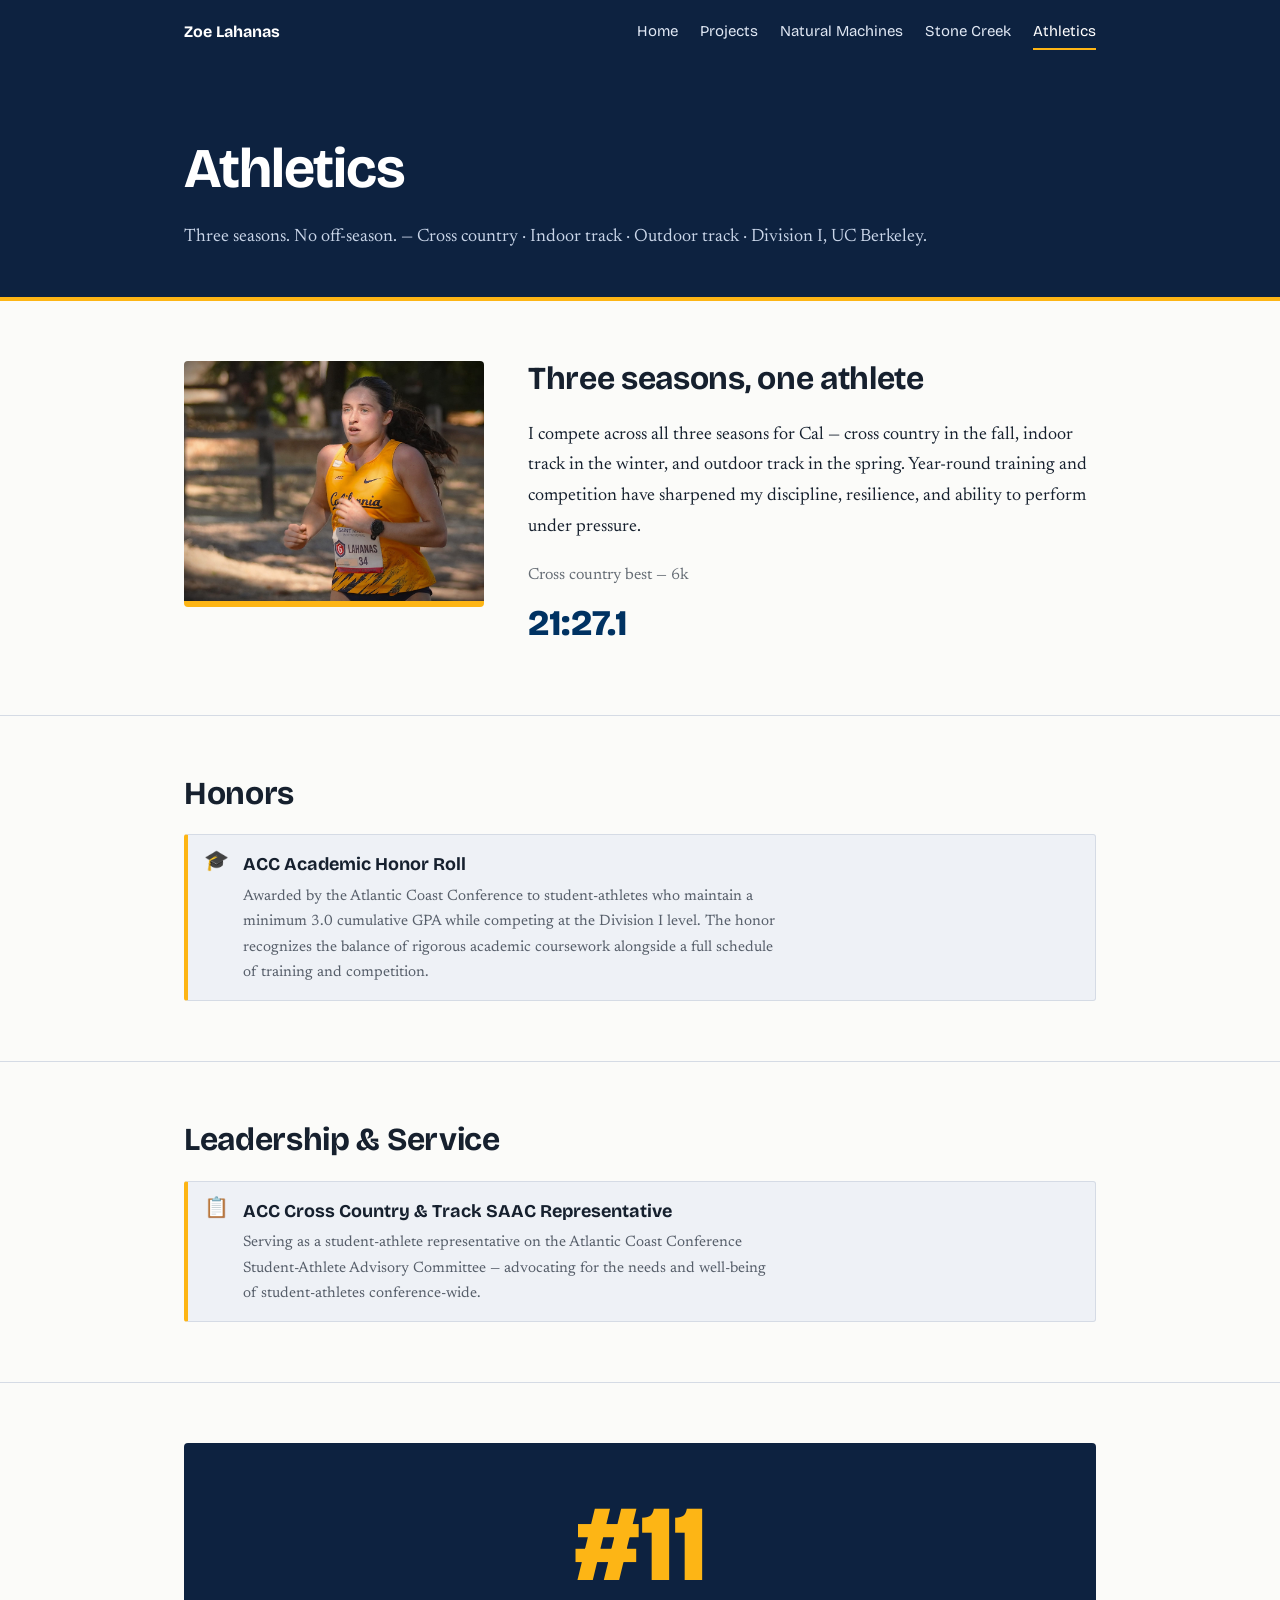
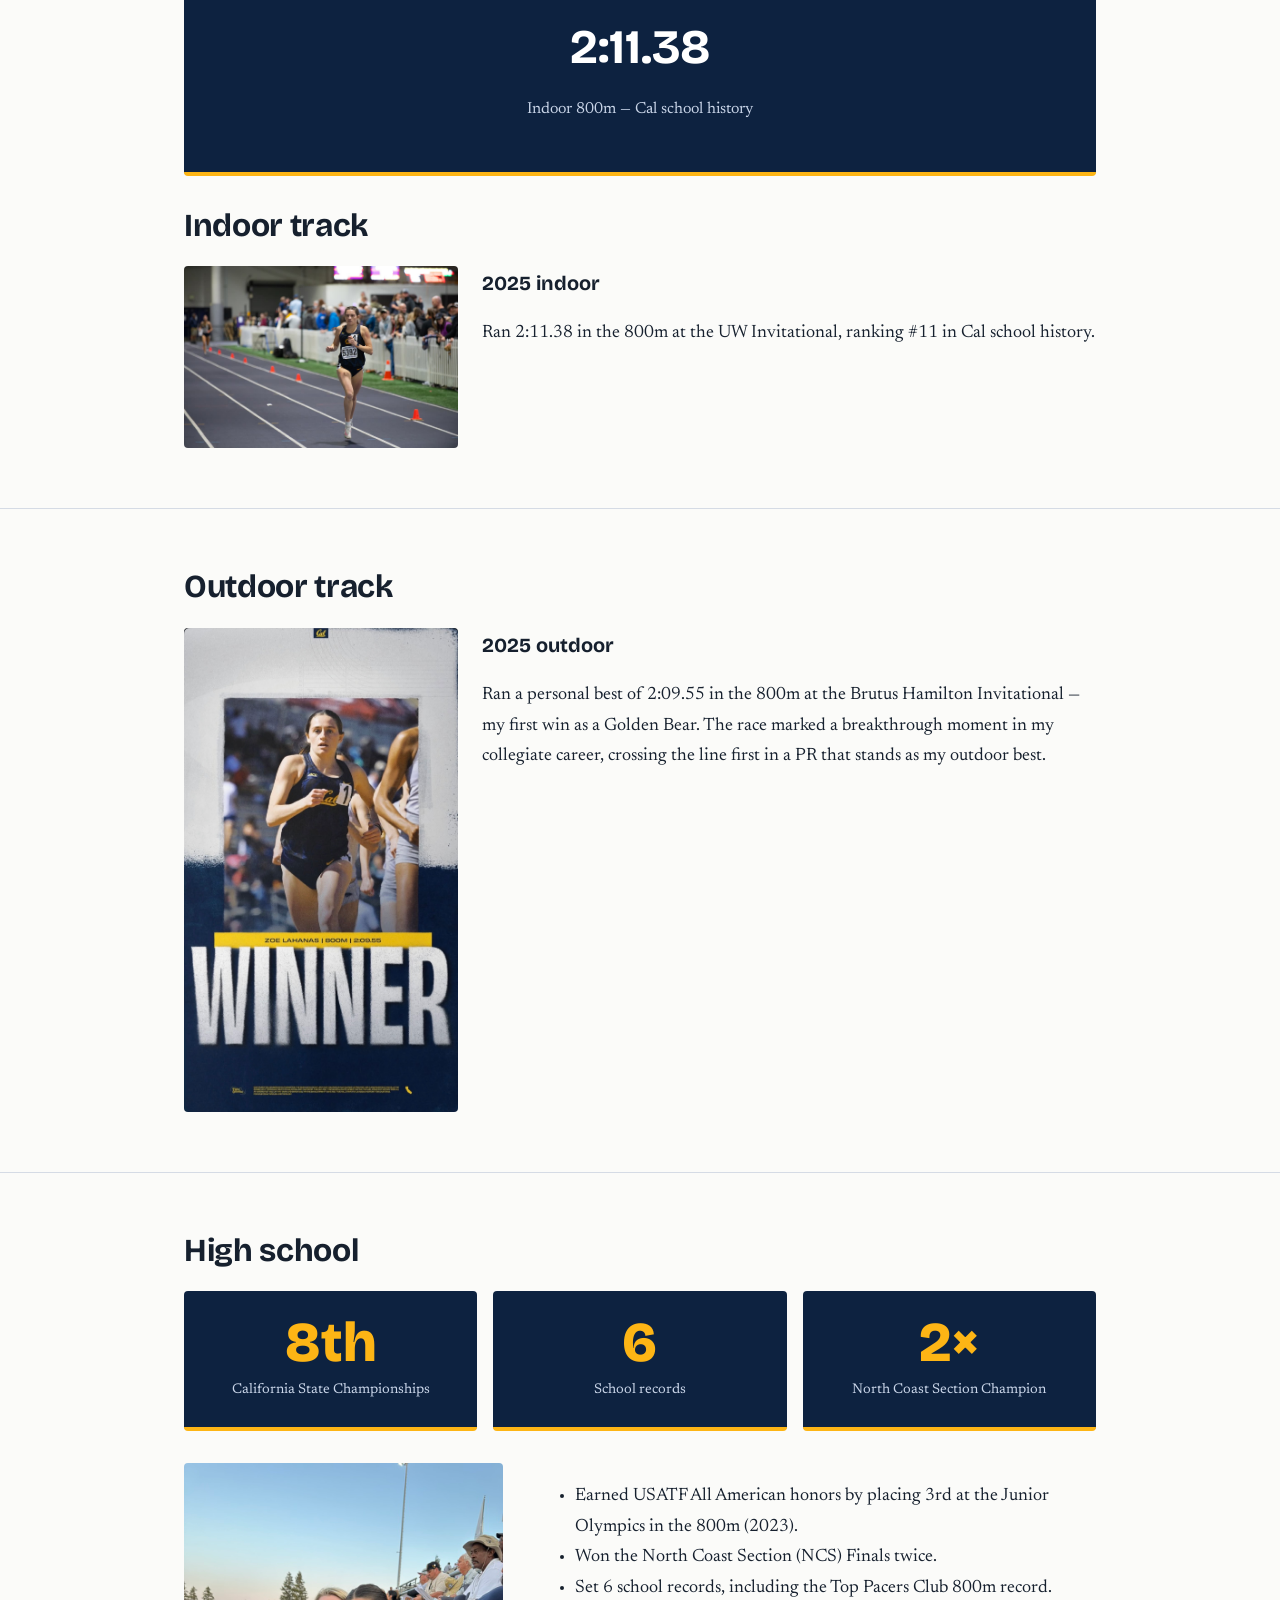
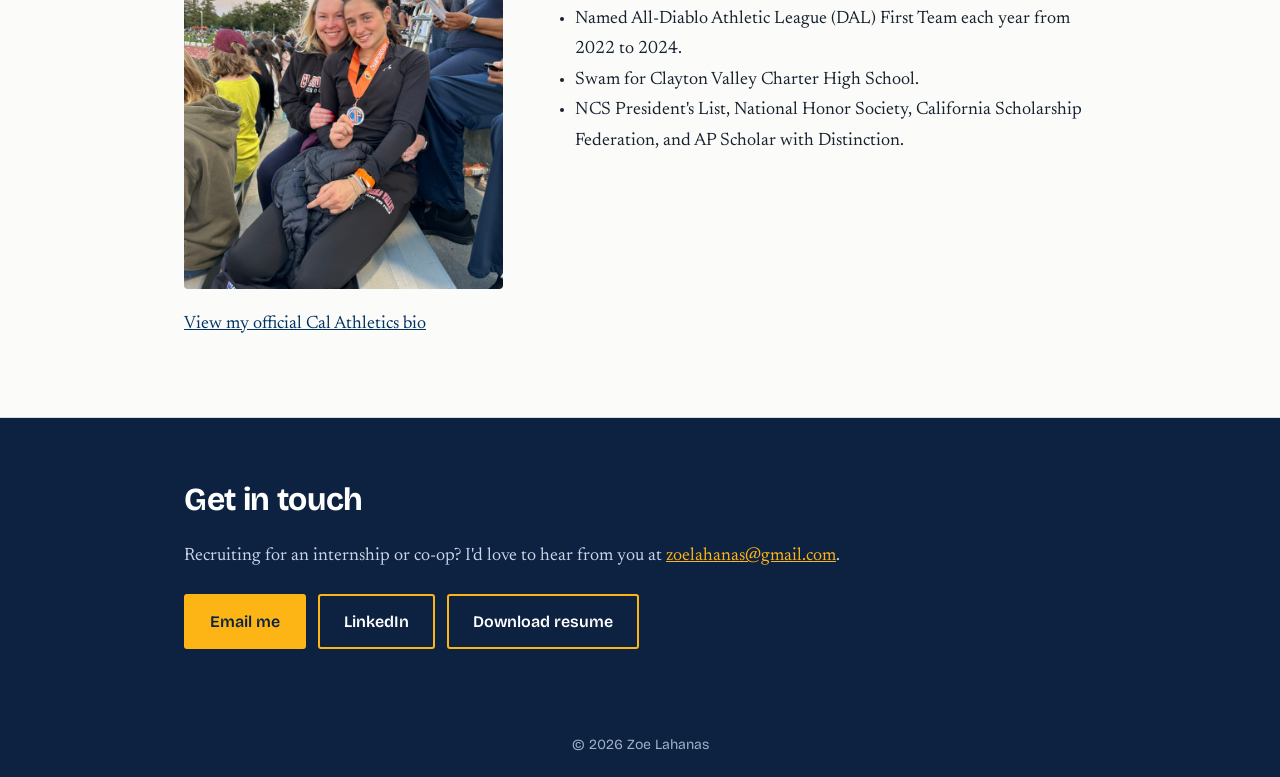
==== athletics.html @ a50678d0 "Update school records to 6, capitalize NCS Champion Co-Authored-By: Claude Sonnet 4.6 <noreply@anthr" ====
<!DOCTYPE html>
<html lang="en"><head><meta charset="utf-8"><meta name="viewport" content="width=device-width,initial-scale=1">
<title>Athletics | Zoe Lahanas</title><meta name="description" content="Zoe Lahanas: Mechanical Engineering undergraduate and Division I student-athlete at UC Berkeley, Class of 2028.">
<link rel="preconnect" href="https://fonts.googleapis.com"><link rel="preconnect" href="https://fonts.gstatic.com" crossorigin><link href="https://fonts.googleapis.com/css2?family=Bricolage+Grotesque:opsz,wght@12..96,500;12..96,700;12..96,800&family=Newsreader:ital,opsz,wght@0,6..72,400;0,6..72,600;1,6..72,400&display=swap" rel="stylesheet"><link rel="stylesheet" href="style.css"></head><body>
<header class="site"><nav aria-label="Main"><a class="brand" href="index.html">Zoe Lahanas</a><a href="index.html">Home</a><a href="projects.html">Projects</a><a href="natural-machines.html">Natural Machines</a><a href="stone-creek.html">Stone Creek</a><a href="athletics.html" aria-current="page">Athletics</a></nav></header>
<div class="page-head"><div class="wrap"><h1>Athletics</h1><p>Three seasons. No off-season. — Cross country · Indoor track · Outdoor track · Division I, UC Berkeley.</p></div></div><section><div class="wrap"><div class="about">
<img src="assets/zoe-xc-racing.jpg" alt="Zoe Lahanas competing in Cal cross country uniform at the Saint Mary's Invitational">
<div>
<h2>Three seasons, one athlete</h2>
<p>I compete across all three seasons for Cal — cross country in the fall, indoor track in the winter, and outdoor track in the spring. Year-round training and competition have sharpened my discipline, resilience, and ability to perform under pressure.</p>
<p class="meta" style="margin-top:20px;margin-bottom:4px">Cross country best &mdash; 6k</p>
<p style="font-size:36px;font-weight:800;font-family:'Bricolage Grotesque','Helvetica Neue',Arial,sans-serif;margin:0;color:var(--blue)">21:27.1</p>
</div>
</div></div></section>
<section><div class="wrap"><h2>Honors</h2>
<div class="award-cards">
  <div class="award-card"><span class="award-icon">🎓</span><div><strong>ACC Academic Honor Roll</strong><p>Awarded by the Atlantic Coast Conference to student-athletes who maintain a minimum 3.0 cumulative GPA while competing at the Division I level. The honor recognizes the balance of rigorous academic coursework alongside a full schedule of training and competition.</p></div></div>
</div></div></section>
<section><div class="wrap"><h2>Leadership &amp; Service</h2>
<div class="award-cards">
  <div class="award-card"><span class="award-icon">📋</span><div><strong>ACC Cross Country &amp; Track SAAC Representative</strong><p>Serving as a student-athlete representative on the Atlantic Coast Conference Student-Athlete Advisory Committee — advocating for the needs and well-being of student-athletes conference-wide.</p></div></div>
</div></div></section>
<section><div class="wrap">
<div class="record-hero">
  <span class="record-num">#11</span>
  <span class="record-time">2:11.38</span>
  <span class="record-label">Indoor 800m — Cal school history</span>
</div>
<h2>Indoor track</h2>
<div class="entry-row">
<img src="assets/zoe-indoor-track.jpg" alt="Zoe Lahanas racing indoors at the Washington Dempsey Indoor" class="entry-video">
<div><h3>2025 indoor</h3><p>Ran 2:11.38 in the 800m at the UW Invitational, ranking #11 in Cal school history.</p></div>
</div>
</div></section>
<section><div class="wrap"><h2>Outdoor track</h2>
<div class="entry-row">
<img src="assets/zoe-outdoor-winner.jpg" alt="Cal Athletics winner graphic — Zoe Lahanas, 800m, 2:09.55" class="entry-video">
<div><h3>2025 outdoor</h3><p>Ran a personal best of 2:09.55 in the 800m at the Brutus Hamilton Invitational — my first win as a Golden Bear. The race marked a breakthrough moment in my collegiate career, crossing the line first in a PR that stands as my outdoor best.</p></div>
</div>
</div></section>
<section><div class="wrap"><h2>High school</h2>
<div class="stat-boxes">
  <div class="stat-box"><span class="stat-num">8th</span><span class="stat-label">California State Championships</span></div>
  <div class="stat-box"><span class="stat-num">6</span><span class="stat-label">School records</span></div>
  <div class="stat-box"><span class="stat-num">2×</span><span class="stat-label">North Coast Section Champion</span></div>
</div>
<div class="hs-row">
<img src="assets/hs-state-championships.jpg" alt="Zoe Lahanas at the CIF State Championships with her medal">
<ul>
<li>Earned USATF All American honors by placing 3rd at the Junior Olympics in the 800m (2023).</li>
<li>Won the North Coast Section (NCS) Finals twice.</li>
<li>Set 6 school records, including the Top Pacers Club 800m record.</li>
<li>Named All-Diablo Athletic League (DAL) First Team each year from 2022 to 2024.</li>
<li>Swam for Clayton Valley Charter High School.</li>
<li>NCS President's List, National Honor Society, California Scholarship Federation, and AP Scholar with Distinction.</li></ul>
</div>
<p style="margin-top:20px"><a href="https://calbears.com/sports/cross-country/roster/zoe-lahanas/28080" target="_blank" rel="noopener">View my official Cal Athletics bio</a></p></div></section>
<section class="contact" id="contact"><div class="wrap"><h2>Get in touch</h2>
<p>Recruiting for an internship or co-op? I'd love to hear from you at <a href="mailto:zoelahanas@gmail.com">zoelahanas@gmail.com</a>.</p>
<div class="btns"><a class="btn primary" href="mailto:zoelahanas@gmail.com">Email me</a>
<a class="btn" href="https://www.linkedin.com/in/zoe-lahanas" target="_blank" rel="noopener">LinkedIn</a>
<a class="btn" href="assets/Zoe_Lahanas_Resume.pdf" download>Download resume</a></div></div></section><footer>&copy; 2026 Zoe Lahanas</footer></body></html>
---- style.css ----
:root{--navy:#0d2240;--blue:#003262;--gold:#fdb515;--ink:#16202e;--mist:#eef1f6;--paper:#fbfbf9;--line:#d5dbe5}
@media (prefers-color-scheme:dark){:root{--ink:#e8ecf3;--paper:#0b1626;--mist:#12233a;--line:#26374f;--blue:#9cc3f0}}
*{box-sizing:border-box}html{scroll-behavior:smooth}
body{margin:0;background:var(--paper);color:var(--ink);font:18px/1.7 'Newsreader',Georgia,serif}
h1,h2,h3,nav,.btn,.tag,th{font-family:'Bricolage Grotesque','Helvetica Neue',Arial,sans-serif}
a{color:var(--blue)}a:focus-visible,.btn:focus-visible{outline:3px solid var(--gold);outline-offset:3px}
.wrap{max-width:960px;margin:0 auto;padding:0 24px}
header.site{background:var(--navy);position:sticky;top:0;z-index:5}
nav{display:flex;flex-wrap:wrap;gap:4px 22px;padding:14px 24px;max-width:960px;margin:0 auto;align-items:center}
nav a{color:#dfe7f3;text-decoration:none;font-size:15px;padding:4px 0;border-bottom:2px solid transparent}
nav a:hover,nav a[aria-current]{border-color:var(--gold);color:#fff}
nav .brand{font-weight:700;color:#fff;margin-right:auto;font-size:16px}
.hero{background:var(--navy);color:#fff;padding:84px 0 72px;position:relative;overflow:hidden}
.hero::before{content:"";position:absolute;inset:0;background:repeating-linear-gradient(180deg,transparent 0 46px,rgba(253,181,21,.16) 46px 48px);-webkit-mask:linear-gradient(90deg,transparent,#000 70%);mask:linear-gradient(90deg,transparent,#000 70%)}
.hero .wrap{position:relative}
.hero h1{font-size:clamp(44px,9vw,92px);line-height:1;margin:0 0 18px;letter-spacing:-.03em;font-weight:800}
.hero p{font-size:clamp(19px,2.6vw,25px);margin:0;max-width:640px;color:#dfe7f3}
.hero p strong{color:var(--gold);font-weight:600}
.page-head{background:var(--navy);color:#fff;padding:56px 0 44px;border-bottom:4px solid var(--gold)}
.page-head h1{margin:0 0 6px;font-size:clamp(34px,6vw,56px);letter-spacing:-.02em}
.page-head p{margin:0;color:#c9d5e8}
section{padding:60px 0}section+section{border-top:1px solid var(--line)}
h2{font-size:32px;line-height:1.15;margin:0 0 22px;letter-spacing:-.01em}
h3{font-size:20px;margin:0 0 4px}
.about{display:grid;grid-template-columns:300px 1fr;gap:44px;align-items:start}
.about img{width:100%;height:auto;border-radius:4px;display:block;border-bottom:6px solid var(--gold)}
.about p{margin:0 0 1em;max-width:62ch}
.skills{display:grid;grid-template-columns:repeat(auto-fit,minmax(260px,1fr));gap:30px}
.skills h3{border-bottom:2px solid var(--gold);padding-bottom:6px;margin-bottom:10px;display:inline-block}
ul.plain{list-style:none;margin:0;padding:0}ul.plain li{padding:3px 0}
.tags{display:flex;flex-wrap:wrap;gap:8px;margin:0;padding:0;list-style:none}
.tag{background:var(--mist);border:1px solid var(--line);border-radius:99px;padding:3px 14px;font-size:15px}
.entry{padding:26px 0;border-top:1px solid var(--line)}.entry:first-of-type{border-top:0;padding-top:0}
.entry-row{display:flex;gap:24px;align-items:start}
.entry-video{width:30%;min-width:140px;border-radius:4px;flex-shrink:0}
.blue-text{color:var(--blue)}
@media(max-width:720px){.entry-row{flex-direction:column}.entry-video{width:100%}}
.meta{color:color-mix(in srgb,var(--ink) 65%,transparent);font-size:16px;margin:0 0 10px}
.entry ul{margin:8px 0;padding-left:1.2em;max-width:68ch}
.record-hero{background:var(--navy);color:#fff;text-align:center;padding:48px 24px;border-radius:4px;margin-bottom:32px;border-bottom:4px solid var(--gold)}
.record-num{display:block;font-family:'Bricolage Grotesque','Helvetica Neue',Arial,sans-serif;font-size:clamp(64px,12vw,108px);font-weight:800;color:var(--gold);line-height:1}
.record-time{display:block;font-family:'Bricolage Grotesque','Helvetica Neue',Arial,sans-serif;font-size:clamp(28px,5vw,48px);font-weight:700;color:#fff;margin-top:8px}
.record-label{display:block;font-size:16px;color:#c9d5e8;margin-top:8px}
.award-cards{display:flex;flex-direction:column;gap:10px;margin-top:12px}
.award-card{display:flex;gap:14px;align-items:start;background:var(--mist);border:1px solid var(--line);border-left:4px solid var(--gold);padding:14px 16px;border-radius:3px}
.award-icon{font-size:20px;flex-shrink:0;line-height:1.3}
.award-card strong{font-family:'Bricolage Grotesque','Helvetica Neue',Arial,sans-serif;display:block;margin-bottom:2px}
.award-card p{margin:4px 0 0;font-size:15px;color:color-mix(in srgb,var(--ink) 70%,transparent);max-width:60ch}
.stat-boxes{display:grid;grid-template-columns:repeat(3,1fr);gap:16px;margin-bottom:32px}
.stat-box{background:var(--navy);color:#fff;padding:24px 16px;text-align:center;border-radius:4px;border-bottom:4px solid var(--gold)}
.stat-num{display:block;font-family:'Bricolage Grotesque','Helvetica Neue',Arial,sans-serif;font-size:clamp(36px,5vw,56px);font-weight:800;color:var(--gold);line-height:1}
.stat-label{display:block;font-size:14px;margin-top:8px;color:#c9d5e8}
.hs-row{display:flex;gap:32px;align-items:start}
.hs-row img{width:35%;min-width:160px;border-radius:4px;flex-shrink:0;object-fit:cover}
@media(max-width:720px){.stat-boxes{grid-template-columns:1fr 1fr}.hs-row{flex-direction:column}.hs-row img{width:100%}}
.photo-grid{display:grid;grid-template-columns:1.4fr 1fr;grid-template-rows:1fr 1fr;gap:10px;margin-top:24px;height:440px}
.photo-grid video{grid-row:1/3;width:100%;height:100%;object-fit:cover;border-radius:6px;display:block}
.photo-grid img{width:100%;height:100%;object-fit:cover;border-radius:6px;display:block}
.photo-grid img:first-of-type{border-radius:6px 6px 0 0}
@media(max-width:600px){.photo-grid{grid-template-columns:1fr;grid-template-rows:auto;height:auto}.photo-grid video{grid-row:auto;height:280px}.photo-grid img{height:200px}}
.soon{background:var(--mist);border-left:4px solid var(--gold);padding:12px 16px;margin:14px 0 0;font-size:16px;max-width:68ch}
.cards{display:grid;grid-template-columns:repeat(auto-fit,minmax(280px,1fr));gap:20px}
.card{display:block;border:1px solid var(--line);border-top:4px solid var(--gold);padding:20px 22px;text-decoration:none;color:inherit;background:var(--mist)}
.card:hover{border-top-color:var(--blue)}.card p{margin:6px 0 0;font-size:16px}
table{border-collapse:collapse;width:100%;max-width:560px}
th,td{text-align:left;padding:9px 12px;border-bottom:1px solid var(--line)}th{font-size:15px}
td:last-child{font-variant-numeric:tabular-nums;font-weight:600}
.cols{display:grid;grid-template-columns:repeat(auto-fit,minmax(300px,1fr));gap:40px}
.contact{background:var(--navy);color:#fff;padding:64px 0}
.contact h2{color:#fff}.contact p{color:#c9d5e8;margin:0 0 22px}.contact a:not(.btn){color:var(--gold)}
.btns{display:flex;flex-wrap:wrap;gap:12px}
.btn{display:inline-block;padding:12px 24px;font-weight:600;font-size:16px;text-decoration:none;border:2px solid var(--gold);color:#fff;border-radius:3px}
.btn.primary{background:var(--gold);color:var(--navy)}.btn.blue{background:var(--blue);border-color:var(--blue);color:#fff}.btn:hover{background:#fff;border-color:#fff;color:var(--navy)}
footer{padding:20px 0;font-size:14px;text-align:center;background:var(--navy);color:#9fb0c9;font-family:'Bricolage Grotesque',sans-serif}
@media(max-width:720px){.about{grid-template-columns:1fr}.about img{max-width:280px}section{padding:44px 0}}
@media(prefers-reduced-motion:reduce){html{scroll-behavior:auto}}
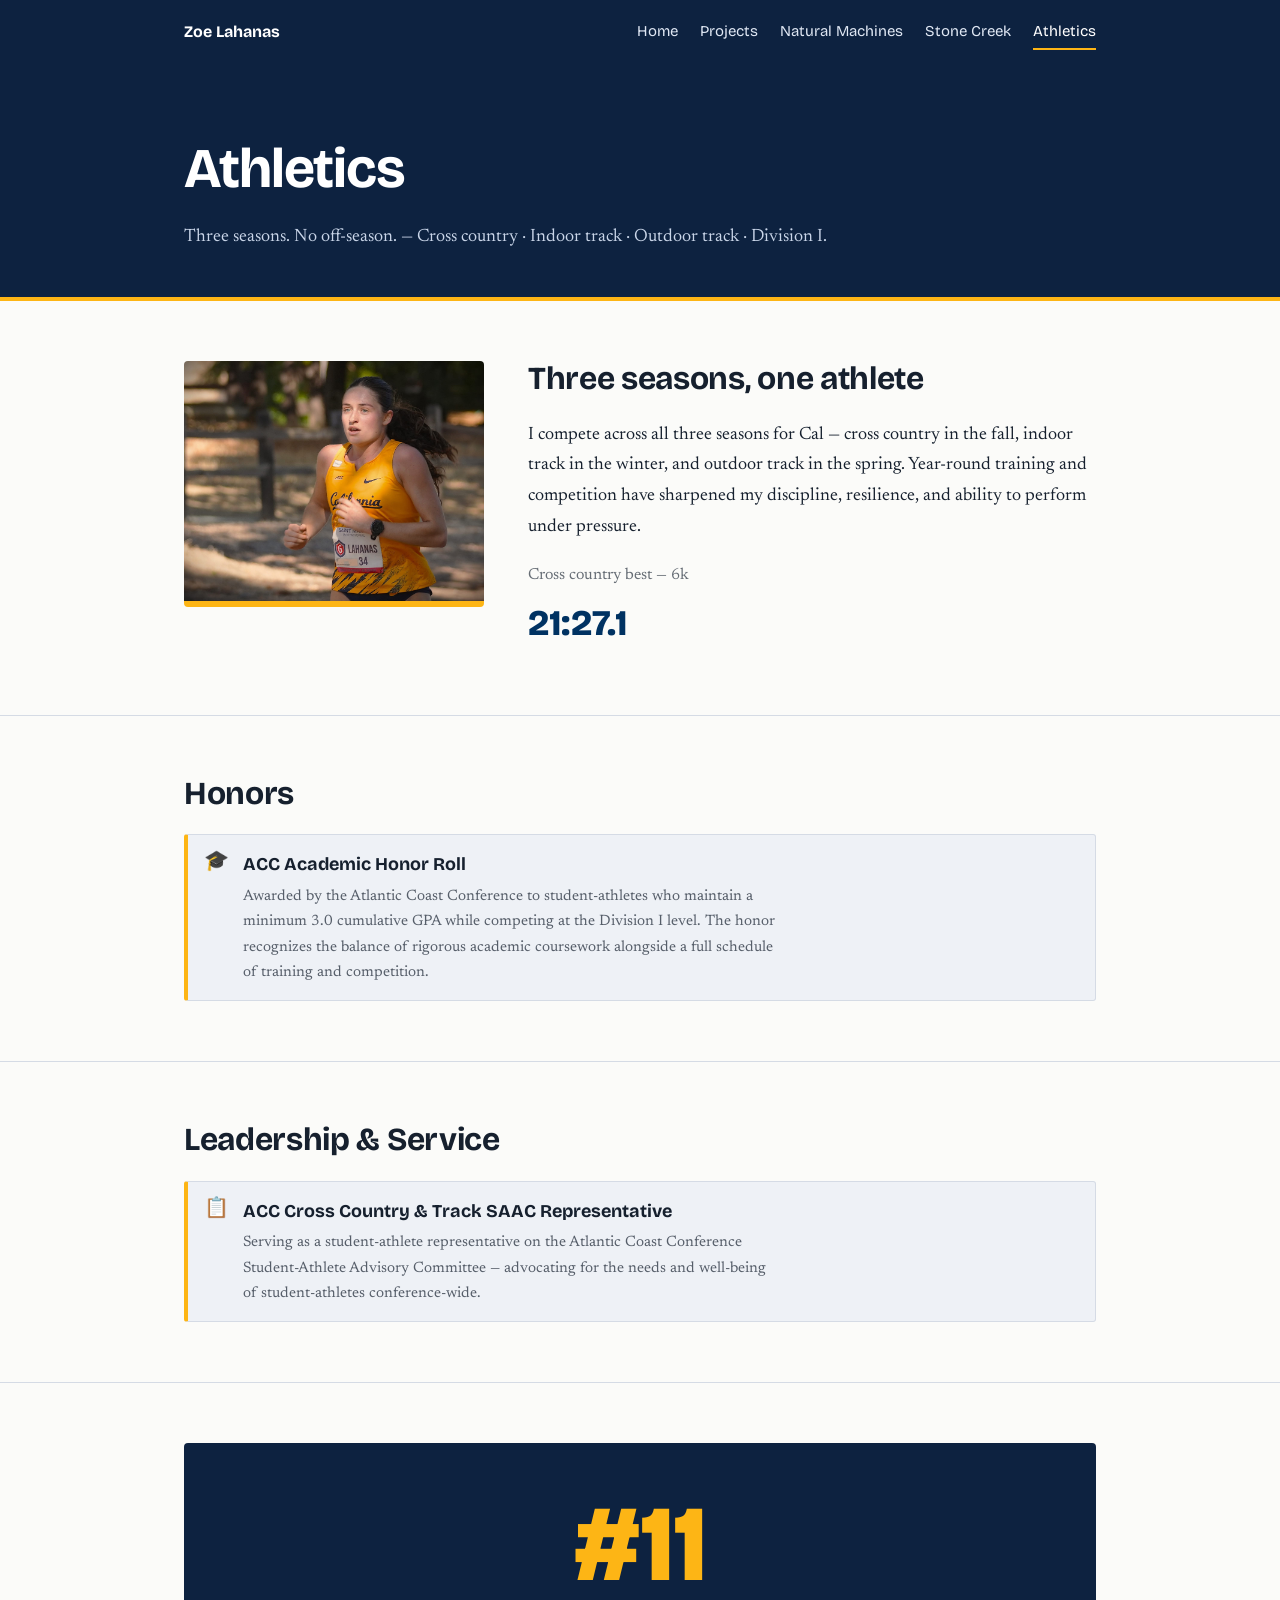
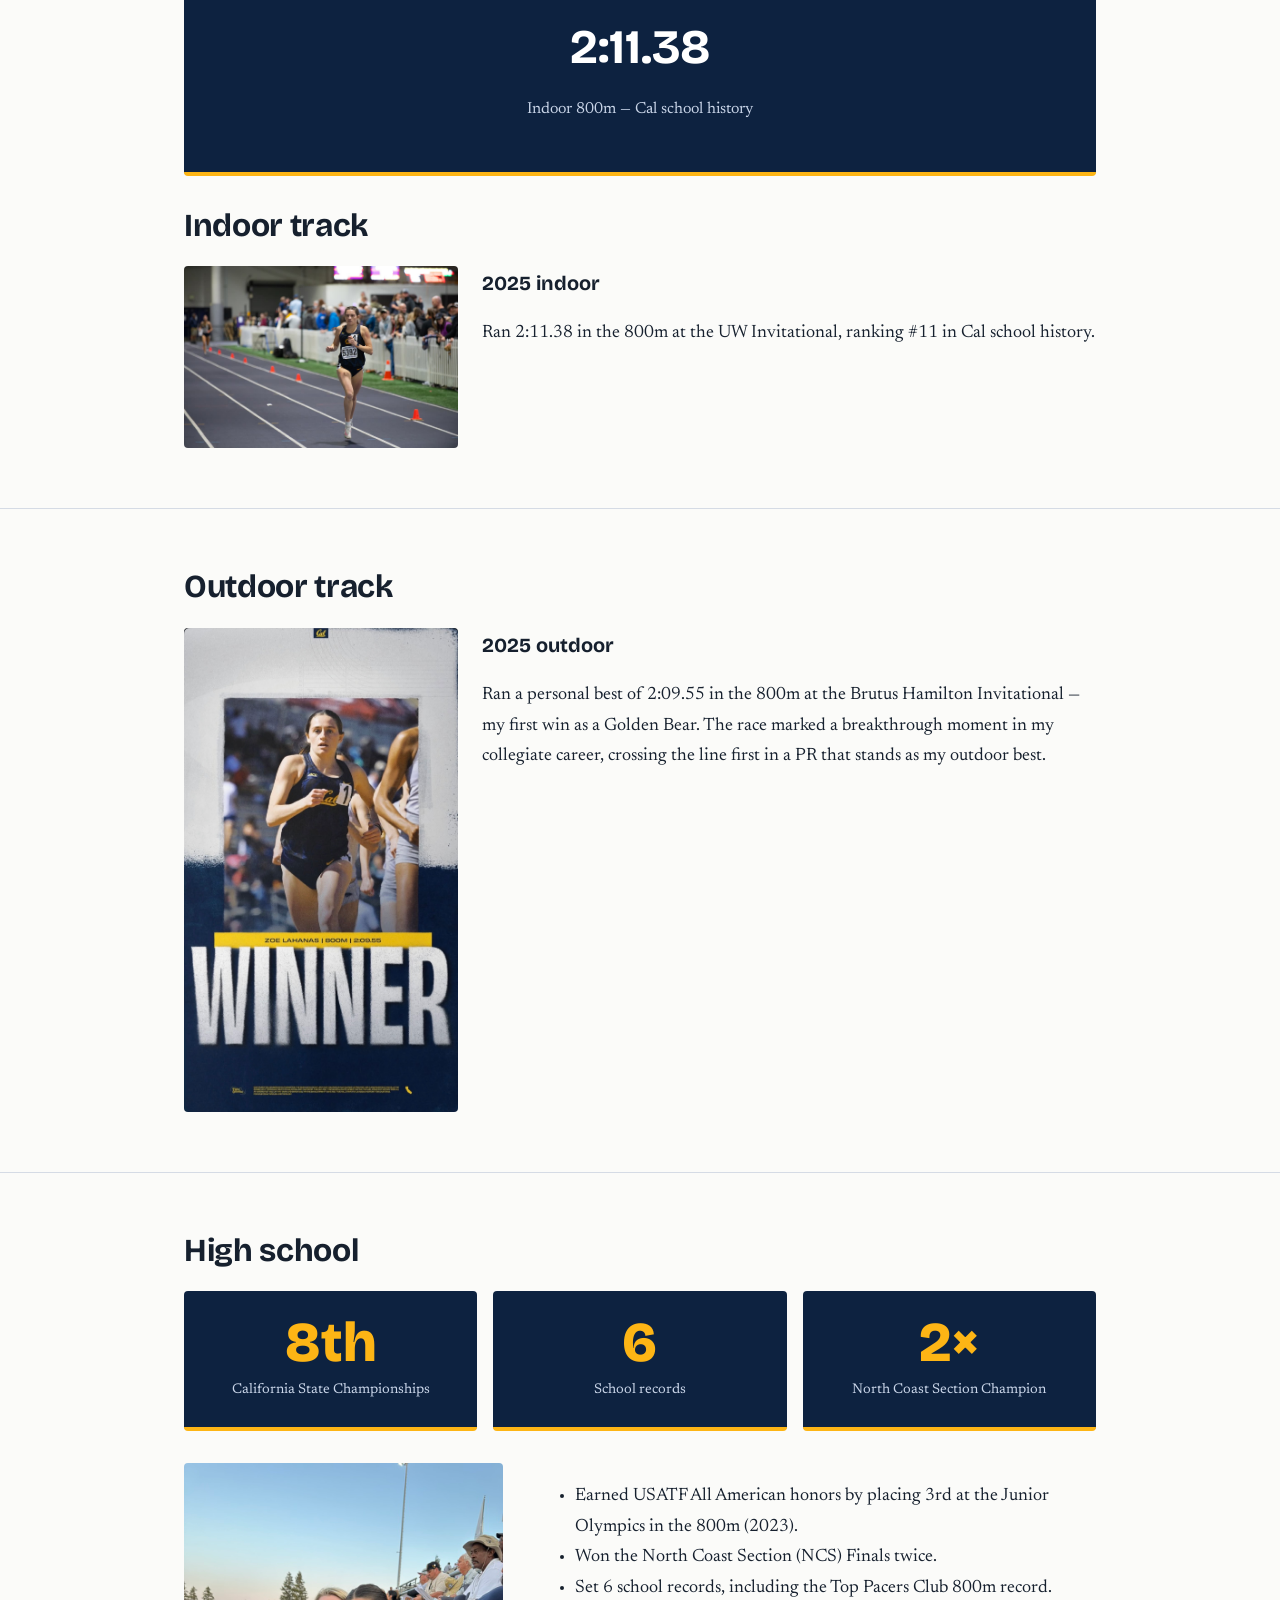
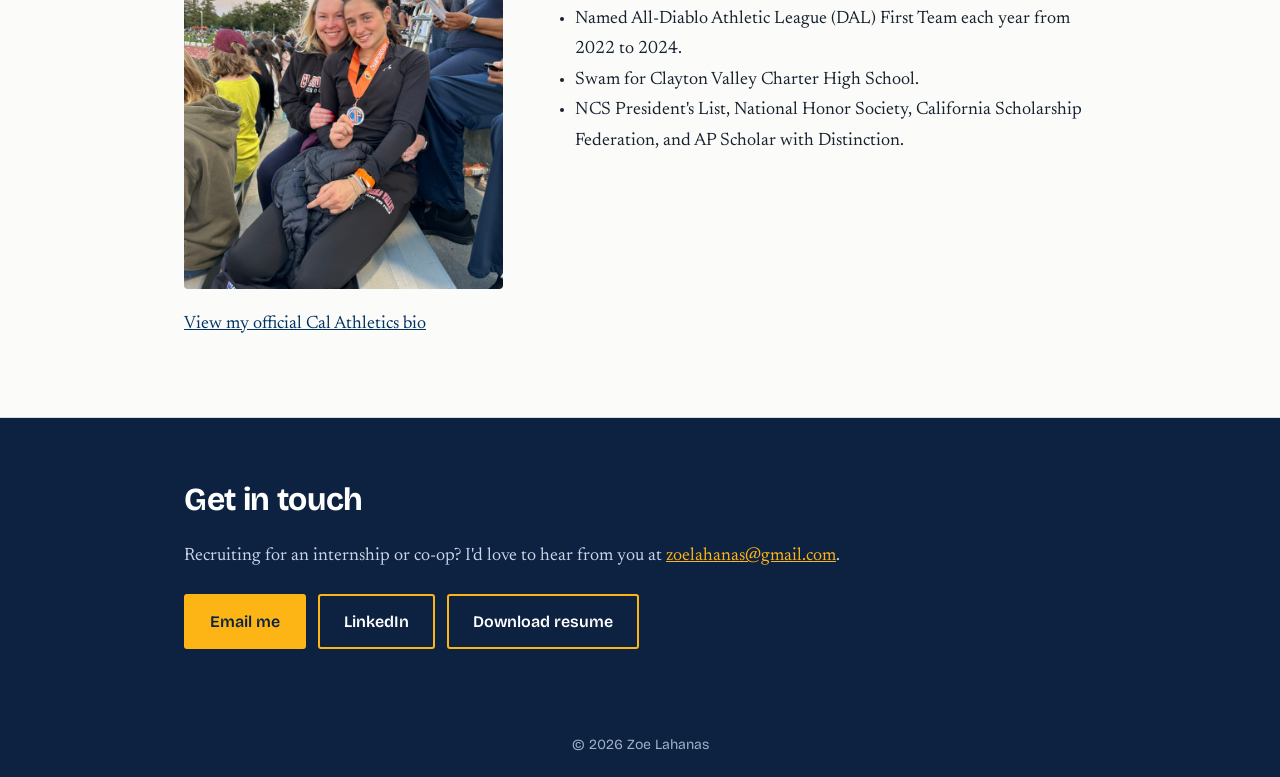
==== commit f4402afb: "Remove UC Berkeley from athletics subtitle Co-Authored-By: Claude Sonnet 4.6 <noreply@anthropic.com>" ====
--- a/athletics.html
+++ b/athletics.html
@@ -3,7 +3,7 @@
 <title>Athletics | Zoe Lahanas</title><meta name="description" content="Zoe Lahanas: Mechanical Engineering undergraduate and Division I student-athlete at UC Berkeley, Class of 2028.">
 <link rel="preconnect" href="https://fonts.googleapis.com"><link rel="preconnect" href="https://fonts.gstatic.com" crossorigin><link href="https://fonts.googleapis.com/css2?family=Bricolage+Grotesque:opsz,wght@12..96,500;12..96,700;12..96,800&family=Newsreader:ital,opsz,wght@0,6..72,400;0,6..72,600;1,6..72,400&display=swap" rel="stylesheet"><link rel="stylesheet" href="style.css"></head><body>
 <header class="site"><nav aria-label="Main"><a class="brand" href="index.html">Zoe Lahanas</a><a href="index.html">Home</a><a href="projects.html">Projects</a><a href="natural-machines.html">Natural Machines</a><a href="stone-creek.html">Stone Creek</a><a href="athletics.html" aria-current="page">Athletics</a></nav></header>
-<div class="page-head"><div class="wrap"><h1>Athletics</h1><p>Three seasons. No off-season. — Cross country · Indoor track · Outdoor track · Division I, UC Berkeley.</p></div></div><section><div class="wrap"><div class="about">
+<div class="page-head"><div class="wrap"><h1>Athletics</h1><p>Three seasons. No off-season. — Cross country · Indoor track · Outdoor track · Division I.</p></div></div><section><div class="wrap"><div class="about">
 <img src="assets/zoe-xc-racing.jpg" alt="Zoe Lahanas competing in Cal cross country uniform at the Saint Mary's Invitational">
 <div>
 <h2>Three seasons, one athlete</h2>
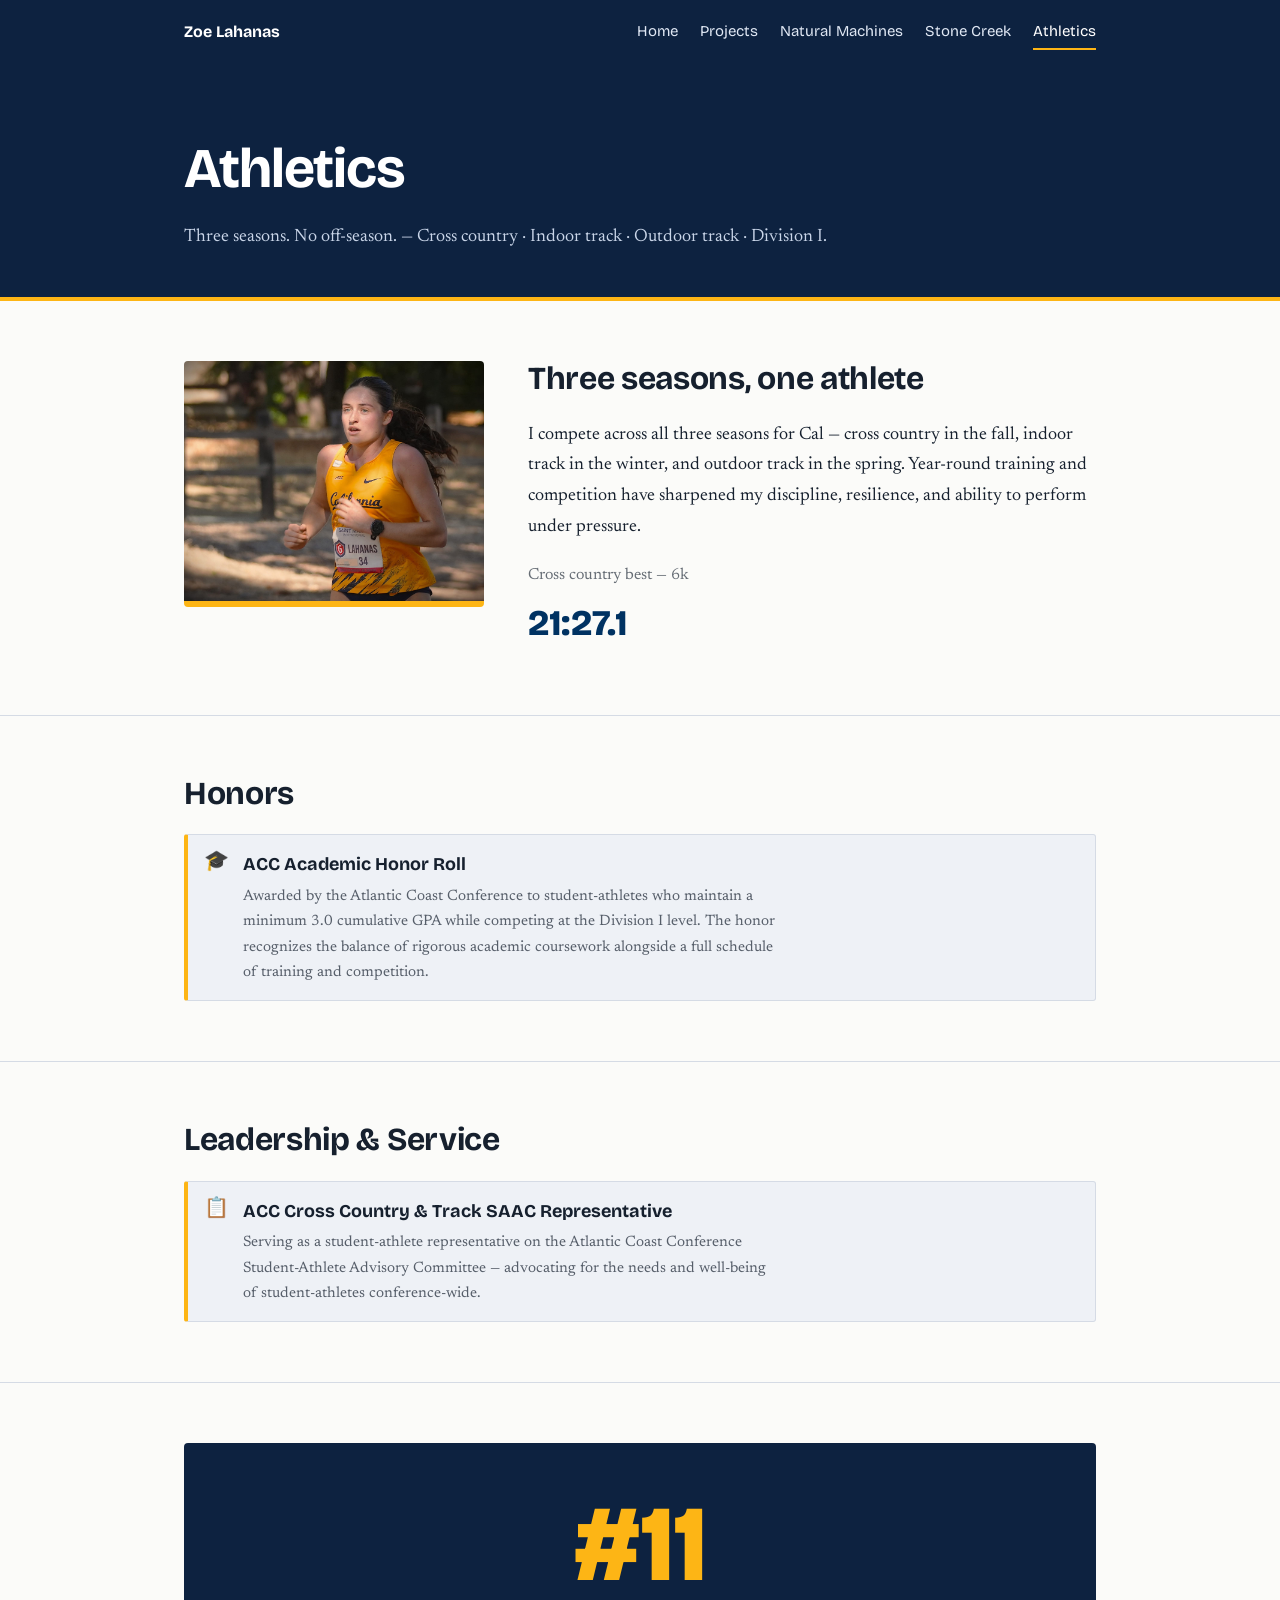
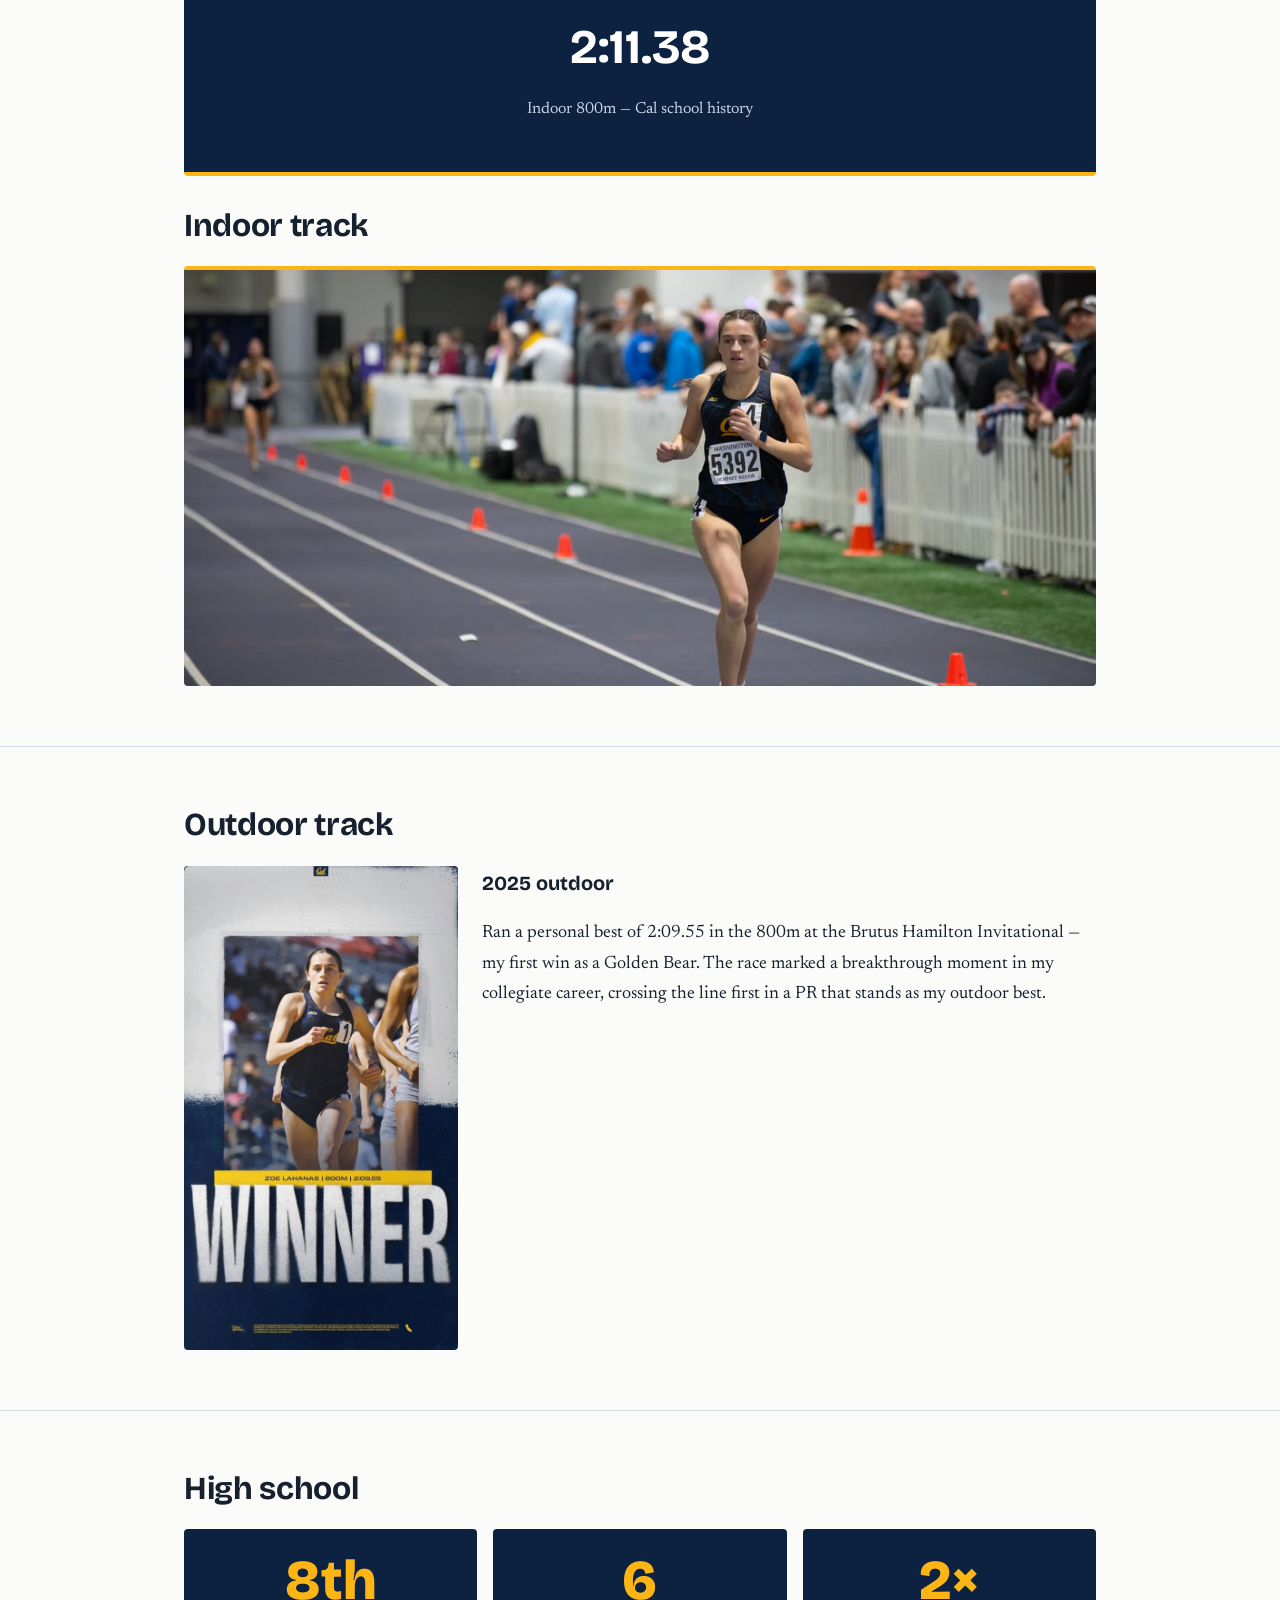
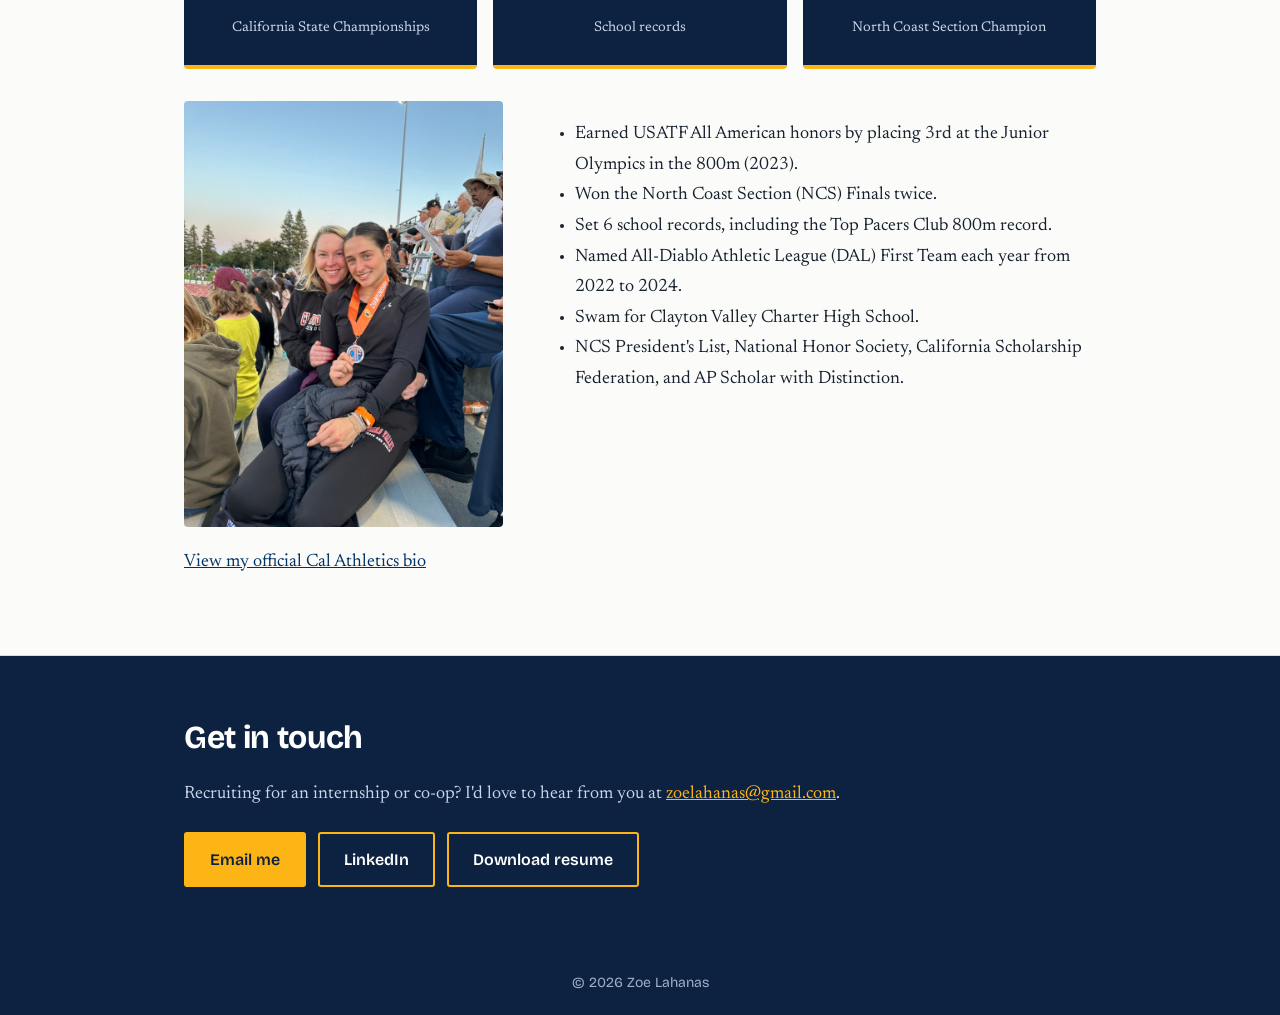
==== commit e058e703: "Remove text blip from indoor section, make photo full-width under #11 hero Co-Authored-By: Claude So" ====
--- a/athletics.html
+++ b/athletics.html
@@ -27,10 +27,7 @@
   <span class="record-label">Indoor 800m — Cal school history</span>
 </div>
 <h2>Indoor track</h2>
-<div class="entry-row">
-<img src="assets/zoe-indoor-track.jpg" alt="Zoe Lahanas racing indoors at the Washington Dempsey Indoor" class="entry-video">
-<div><h3>2025 indoor</h3><p>Ran 2:11.38 in the 800m at the UW Invitational, ranking #11 in Cal school history.</p></div>
-</div>
+<img src="assets/zoe-indoor-track.jpg" alt="Zoe Lahanas racing indoors at the Washington Dempsey Indoor" style="width:100%;max-height:420px;object-fit:cover;border-radius:4px;display:block;margin-top:8px;border-top:4px solid var(--gold)">
 </div></section>
 <section><div class="wrap"><h2>Outdoor track</h2>
 <div class="entry-row">
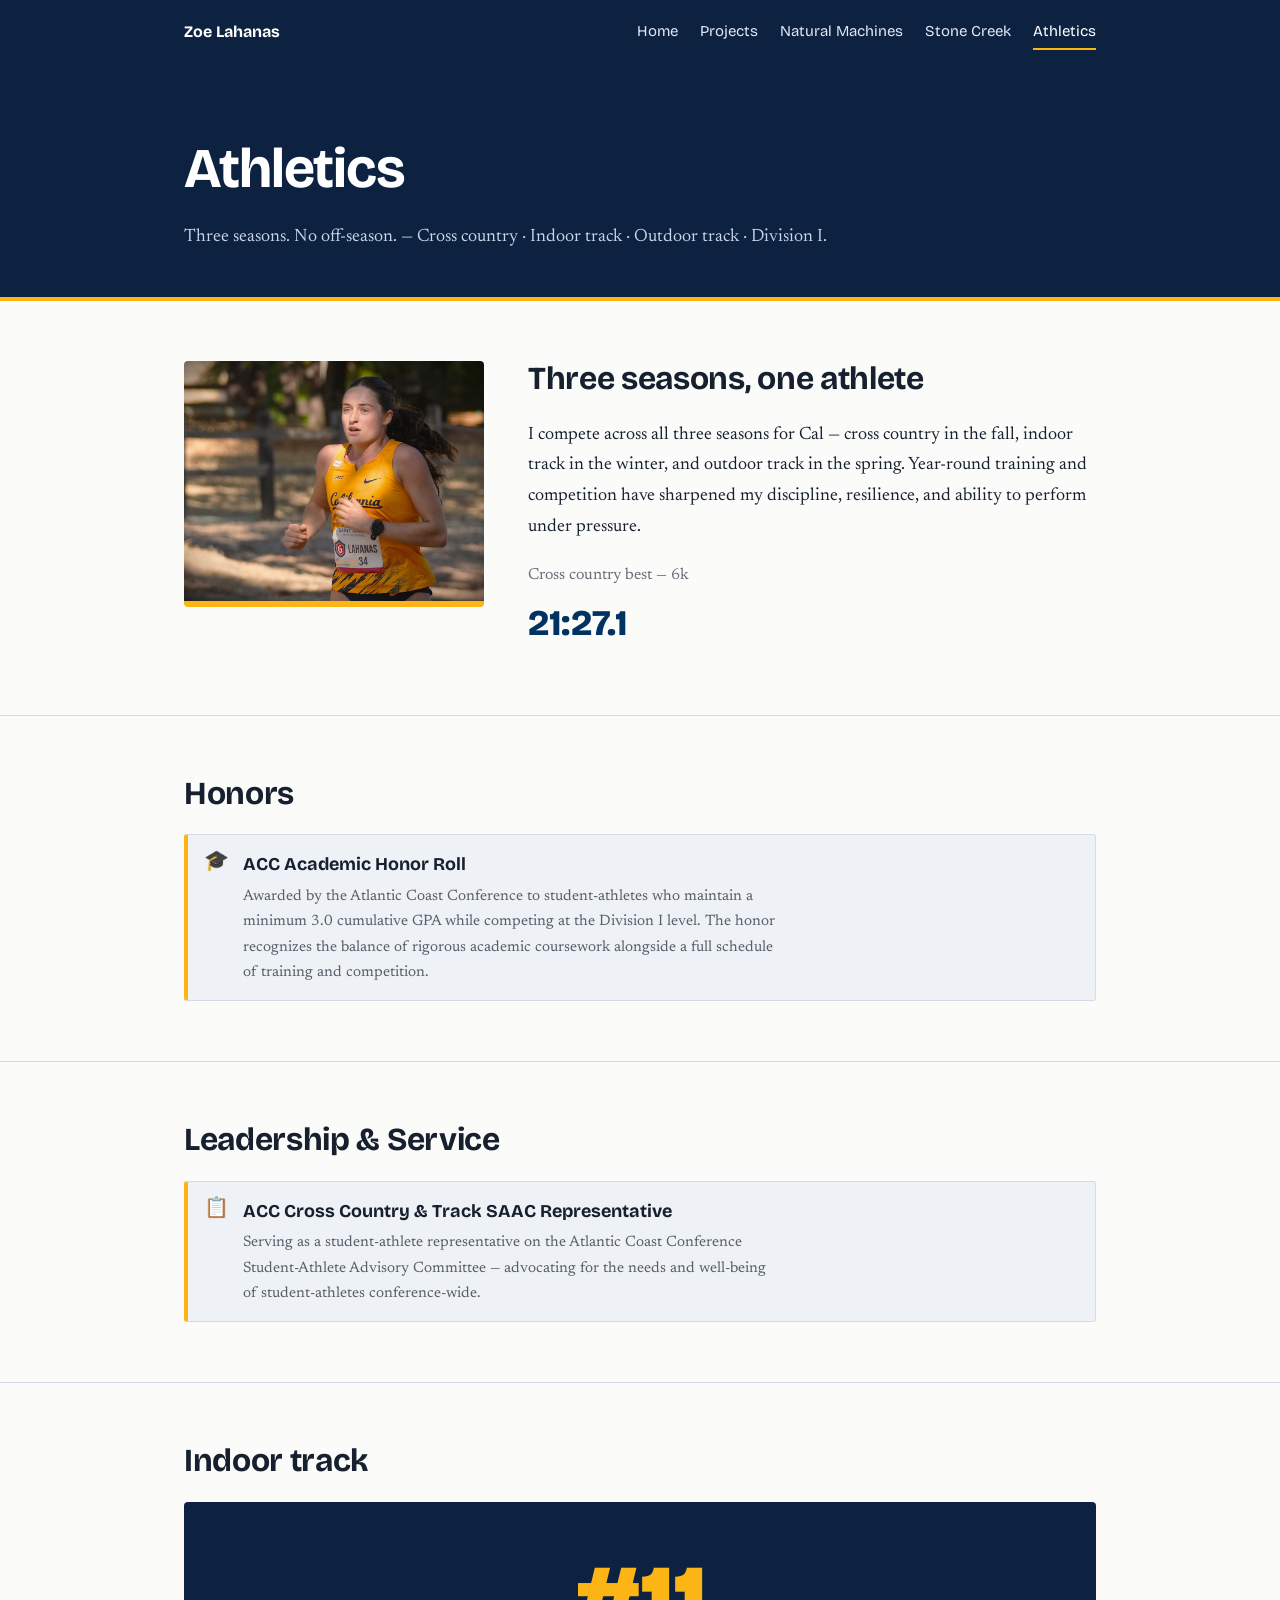
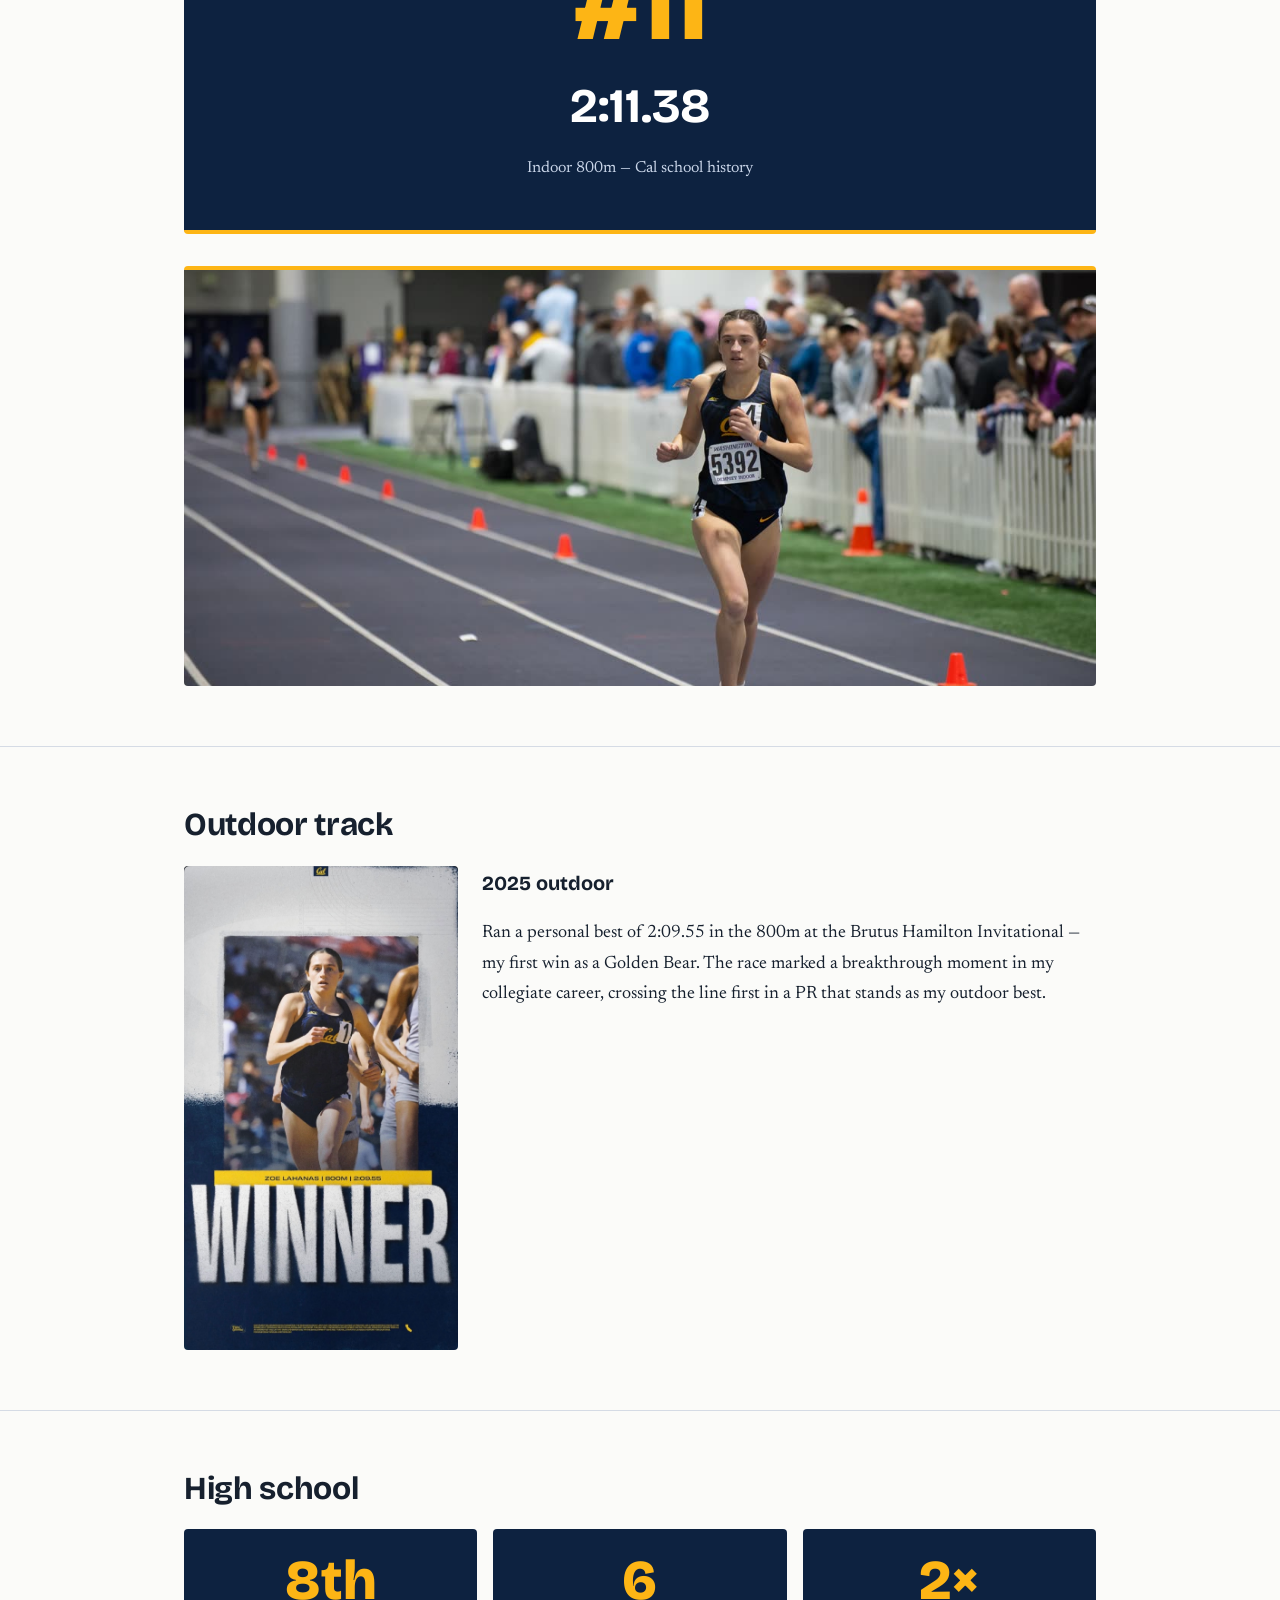
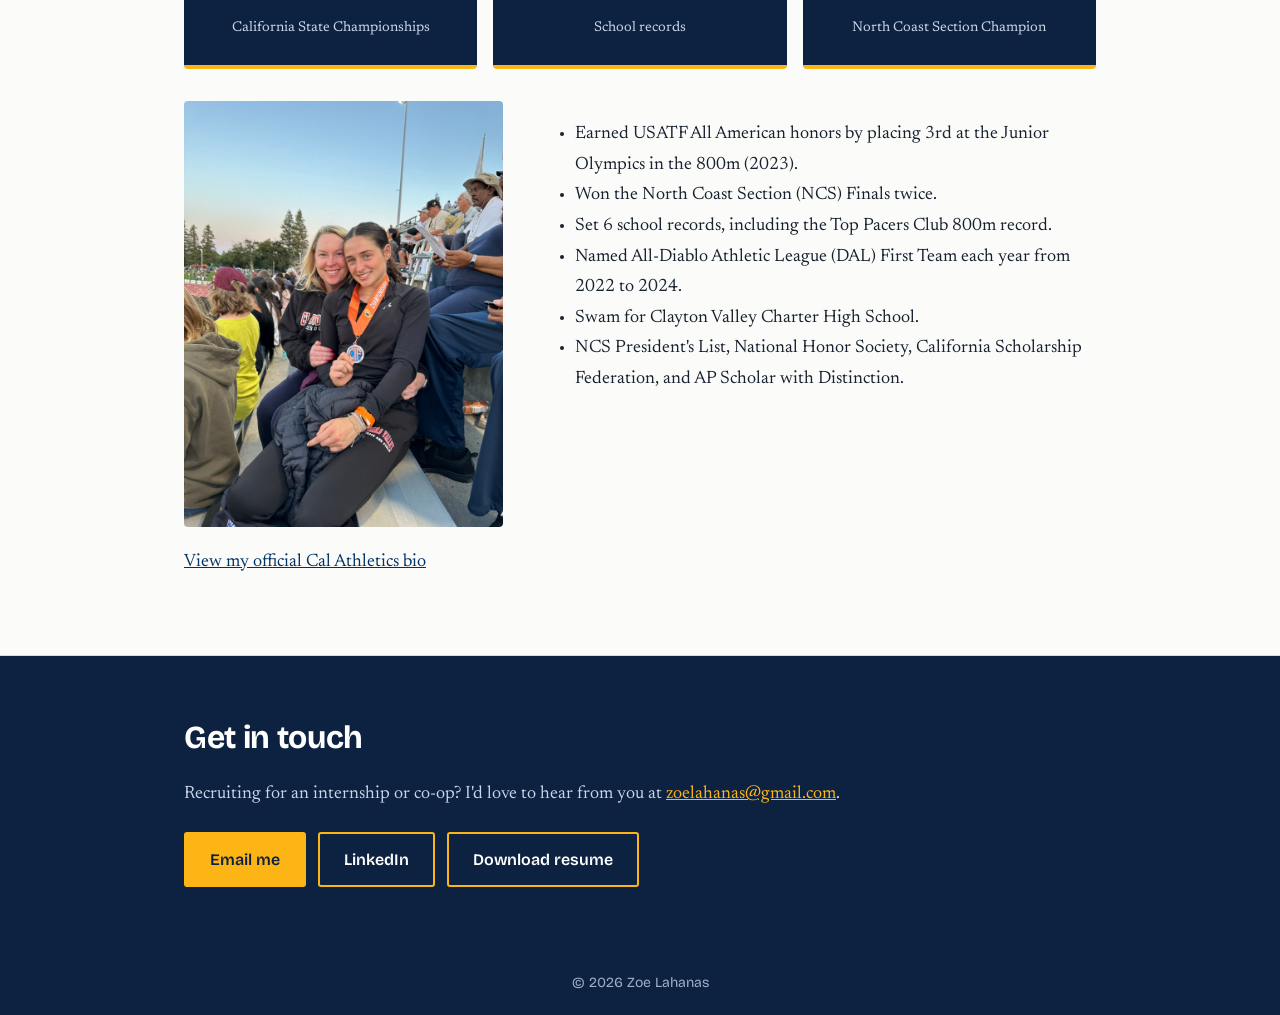
==== commit 35a29abe: "Move Indoor track heading above record hero Co-Authored-By: Claude Sonnet 4.6 <noreply@anthropic.com" ====
--- a/athletics.html
+++ b/athletics.html
@@ -21,12 +21,12 @@
   <div class="award-card"><span class="award-icon">📋</span><div><strong>ACC Cross Country &amp; Track SAAC Representative</strong><p>Serving as a student-athlete representative on the Atlantic Coast Conference Student-Athlete Advisory Committee — advocating for the needs and well-being of student-athletes conference-wide.</p></div></div>
 </div></div></section>
 <section><div class="wrap">
+<h2>Indoor track</h2>
 <div class="record-hero">
   <span class="record-num">#11</span>
   <span class="record-time">2:11.38</span>
   <span class="record-label">Indoor 800m — Cal school history</span>
 </div>
-<h2>Indoor track</h2>
 <img src="assets/zoe-indoor-track.jpg" alt="Zoe Lahanas racing indoors at the Washington Dempsey Indoor" style="width:100%;max-height:420px;object-fit:cover;border-radius:4px;display:block;margin-top:8px;border-top:4px solid var(--gold)">
 </div></section>
 <section><div class="wrap"><h2>Outdoor track</h2>
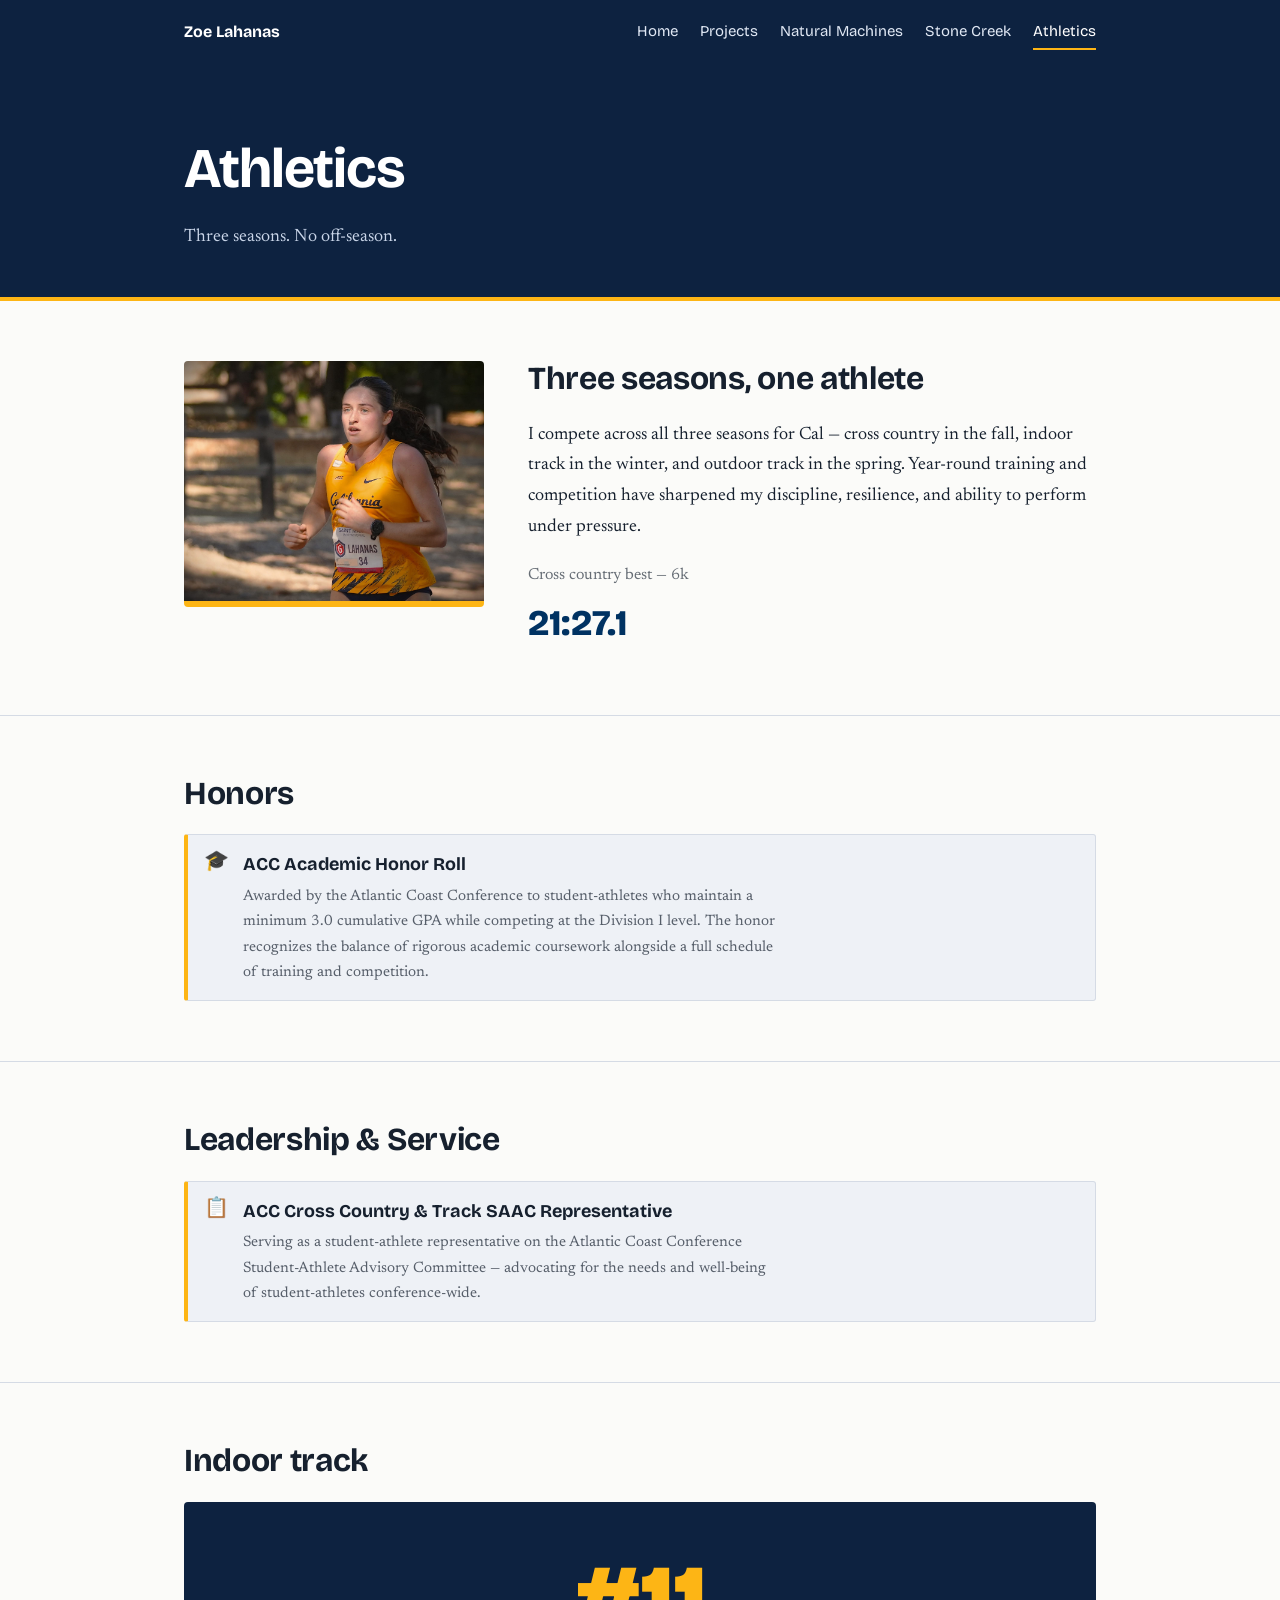
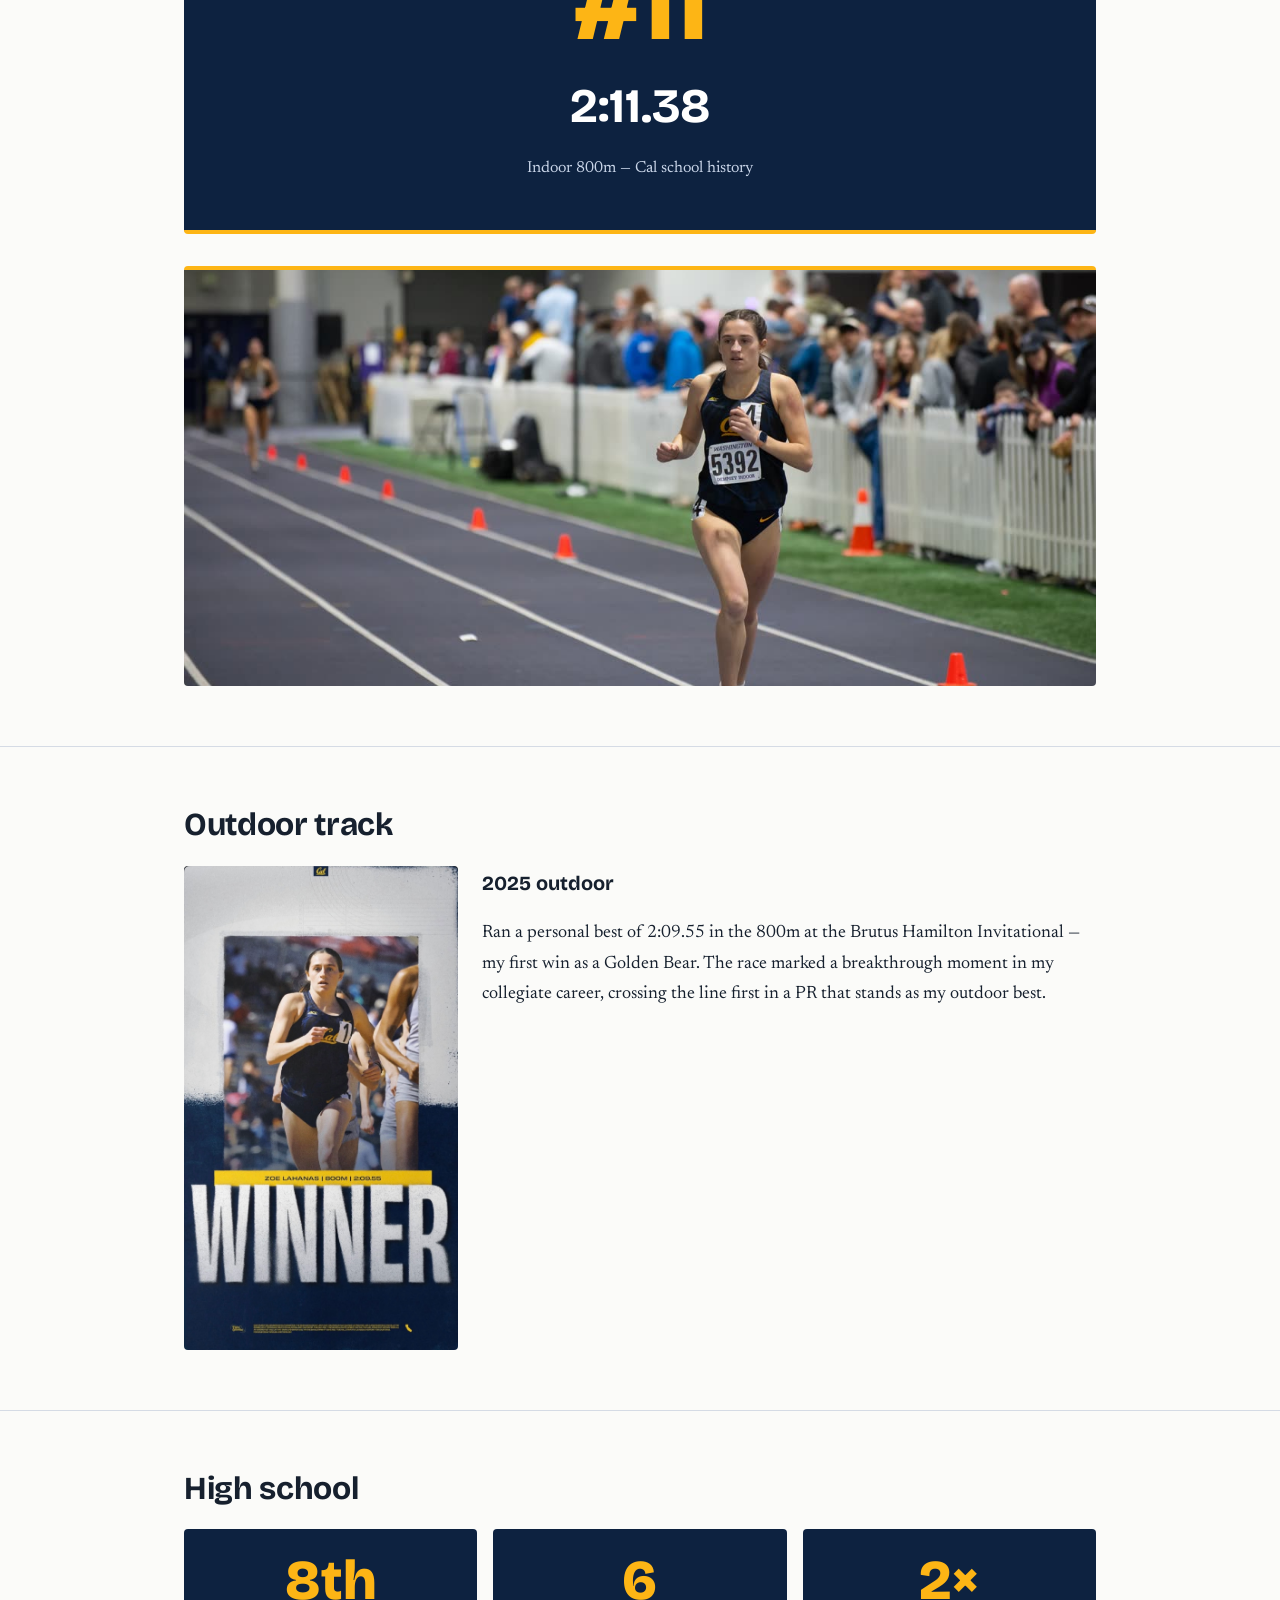
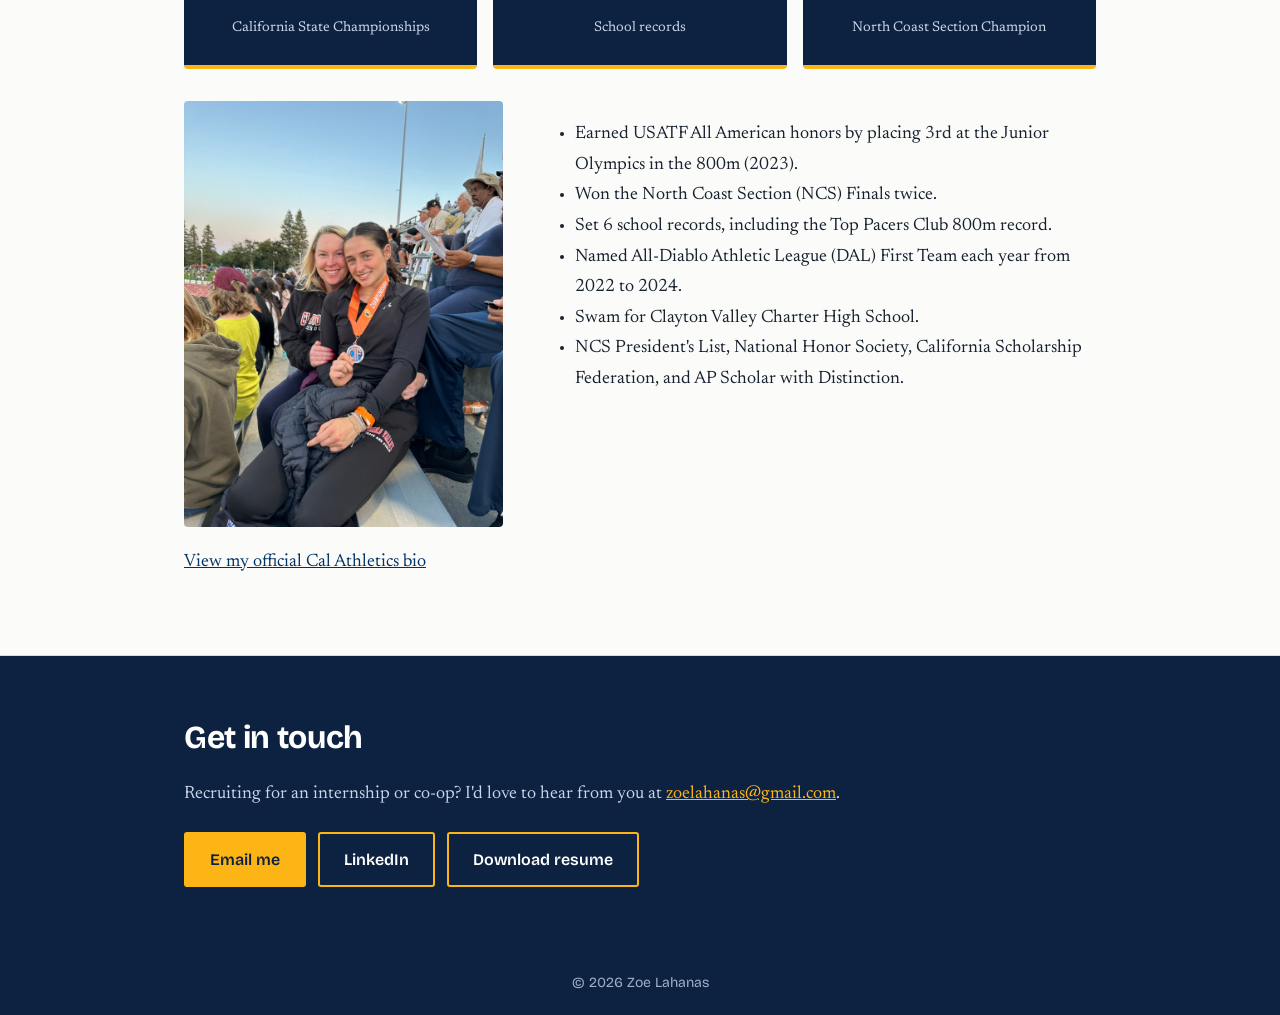
==== commit 4fe435e8: "Remove season list from athletics page header subtitle Co-Authored-By: Claude Sonnet 4.6 <noreply@an" ====
--- a/athletics.html
+++ b/athletics.html
@@ -3,7 +3,7 @@
 <title>Athletics | Zoe Lahanas</title><meta name="description" content="Zoe Lahanas: Mechanical Engineering undergraduate and Division I student-athlete at UC Berkeley, Class of 2028.">
 <link rel="preconnect" href="https://fonts.googleapis.com"><link rel="preconnect" href="https://fonts.gstatic.com" crossorigin><link href="https://fonts.googleapis.com/css2?family=Bricolage+Grotesque:opsz,wght@12..96,500;12..96,700;12..96,800&family=Newsreader:ital,opsz,wght@0,6..72,400;0,6..72,600;1,6..72,400&display=swap" rel="stylesheet"><link rel="stylesheet" href="style.css"></head><body>
 <header class="site"><nav aria-label="Main"><a class="brand" href="index.html">Zoe Lahanas</a><a href="index.html">Home</a><a href="projects.html">Projects</a><a href="natural-machines.html">Natural Machines</a><a href="stone-creek.html">Stone Creek</a><a href="athletics.html" aria-current="page">Athletics</a></nav></header>
-<div class="page-head"><div class="wrap"><h1>Athletics</h1><p>Three seasons. No off-season. — Cross country · Indoor track · Outdoor track · Division I.</p></div></div><section><div class="wrap"><div class="about">
+<div class="page-head"><div class="wrap"><h1>Athletics</h1><p>Three seasons. No off-season.</p></div></div><section><div class="wrap"><div class="about">
 <img src="assets/zoe-xc-racing.jpg" alt="Zoe Lahanas competing in Cal cross country uniform at the Saint Mary's Invitational">
 <div>
 <h2>Three seasons, one athlete</h2>
--- a/style.css
+++ b/style.css
@@ -53,7 +53,7 @@
 .hs-row{display:flex;gap:32px;align-items:start}
 .hs-row img{width:35%;min-width:160px;border-radius:4px;flex-shrink:0;object-fit:cover}
 @media(max-width:720px){.stat-boxes{grid-template-columns:1fr 1fr}.hs-row{flex-direction:column}.hs-row img{width:100%}}
-.photo-grid{display:grid;grid-template-columns:1.4fr 1fr;grid-template-rows:1fr 1fr;gap:10px;margin-top:24px;height:440px}
+.photo-grid{display:grid;grid-template-columns:1.4fr 1fr;grid-template-rows:1fr 1fr;gap:10px;margin-top:24px;height:260px}
 .photo-grid video{grid-row:1/3;width:100%;height:100%;object-fit:cover;border-radius:6px;display:block}
 .photo-grid img{width:100%;height:100%;object-fit:cover;border-radius:6px;display:block}
 .photo-grid img:first-of-type{border-radius:6px 6px 0 0}
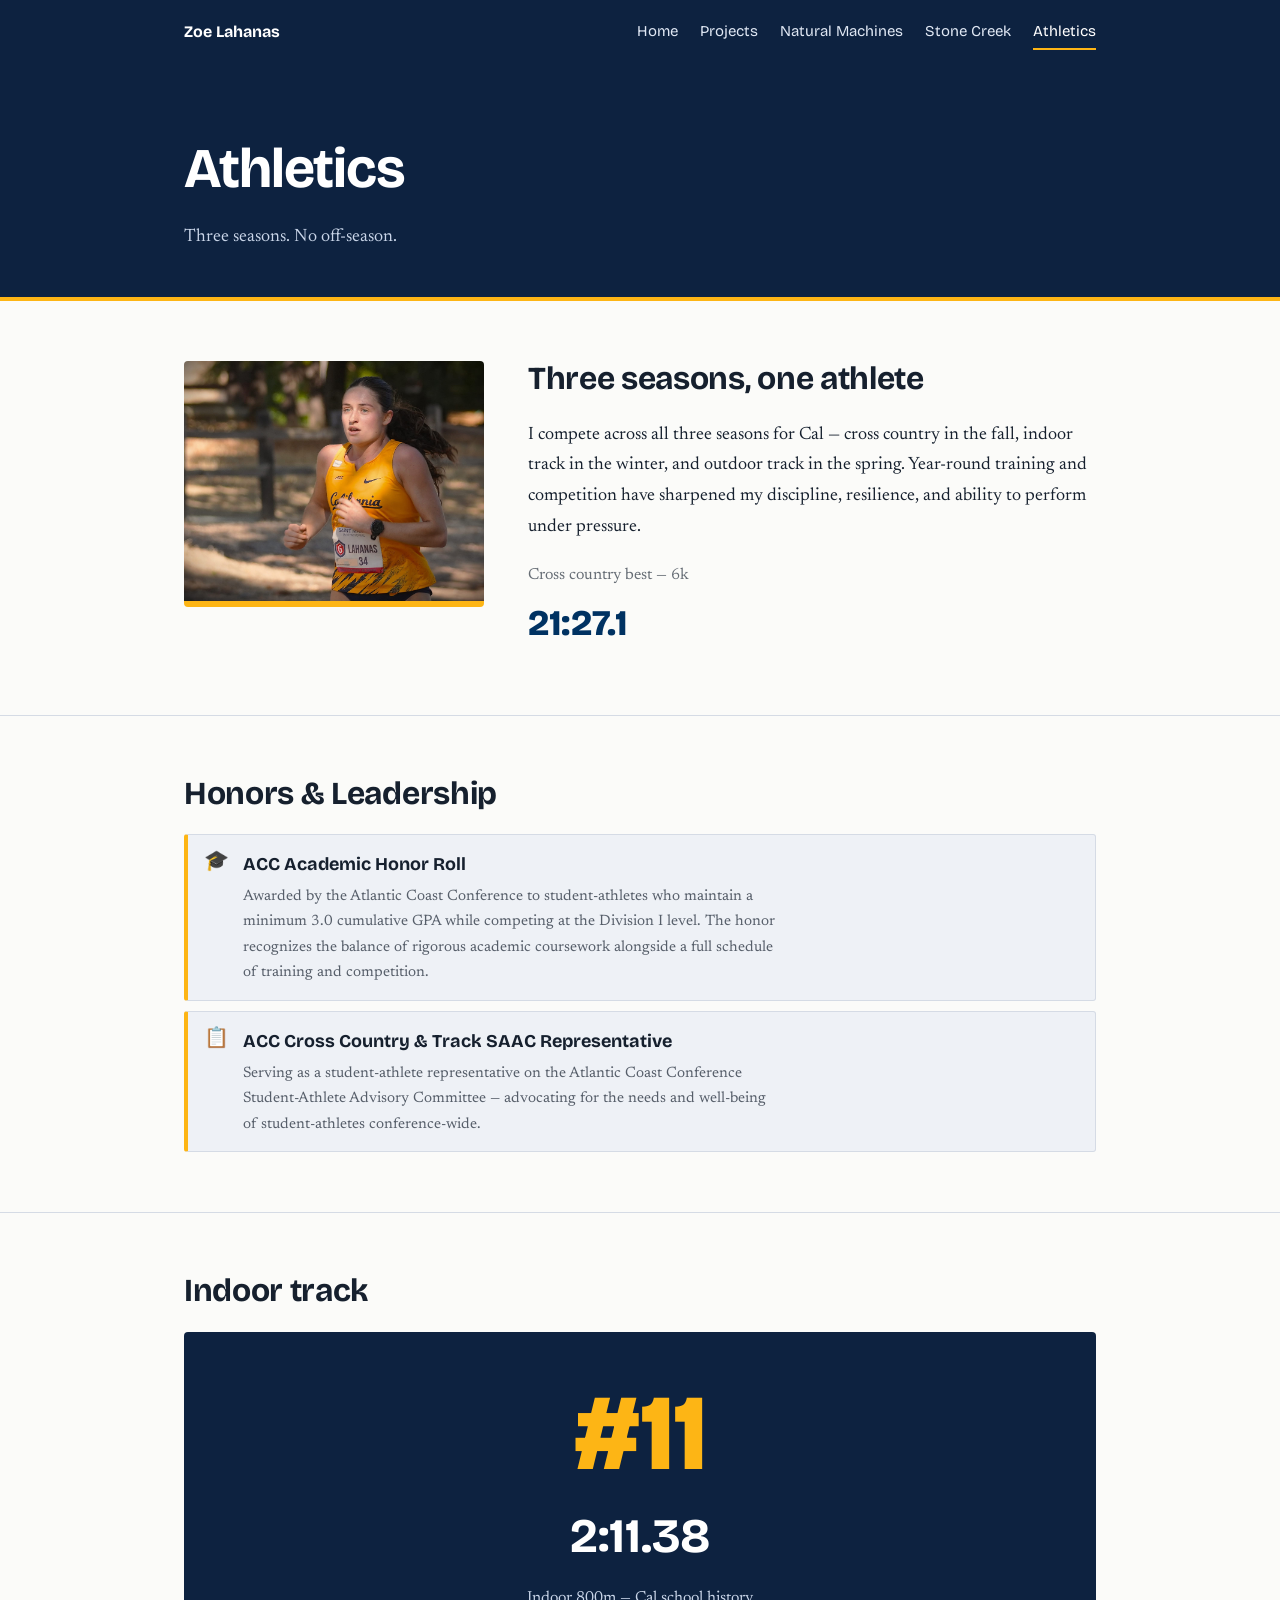
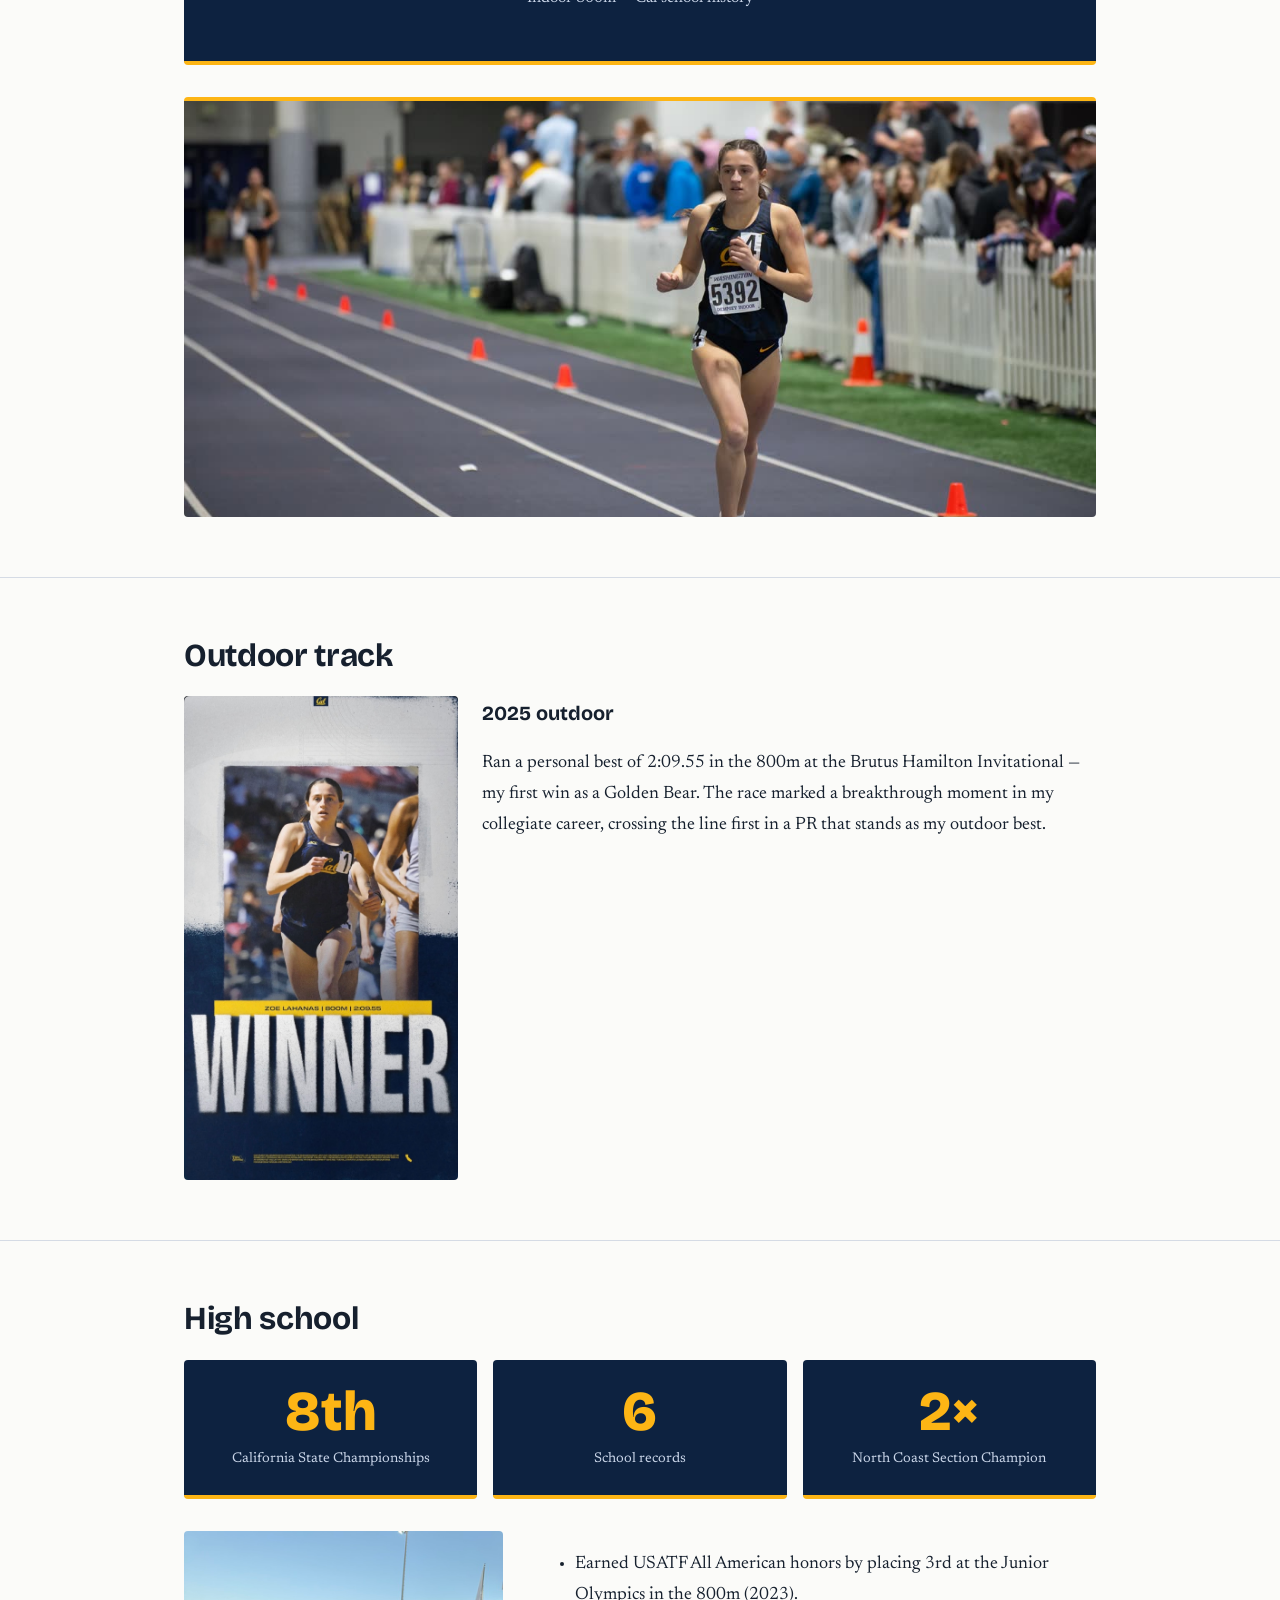
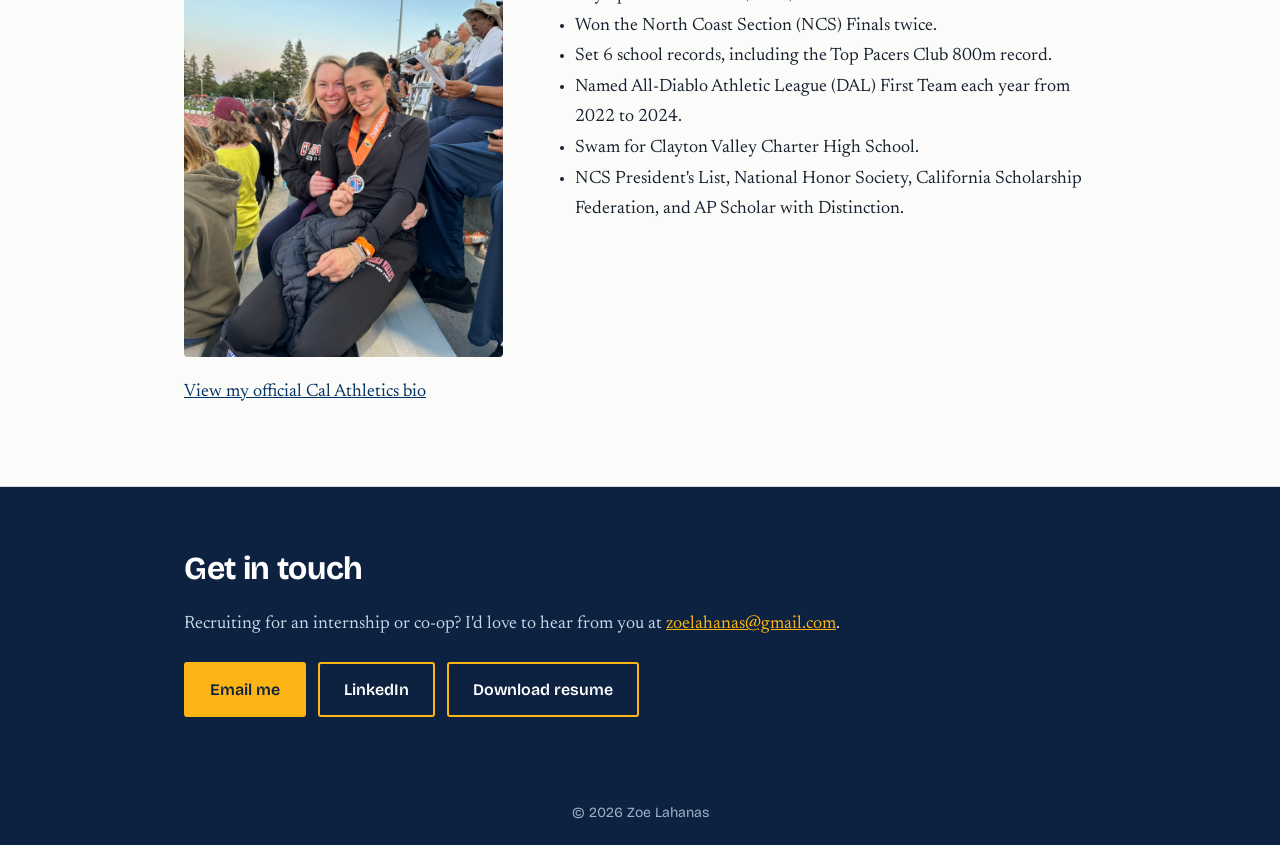
==== commit 08607571: "Merge Honors and Leadership & Service into single Honors & Leadership section Co-Authored-By: Claude" ====
--- a/athletics.html
+++ b/athletics.html
@@ -12,12 +12,9 @@
 <p style="font-size:36px;font-weight:800;font-family:'Bricolage Grotesque','Helvetica Neue',Arial,sans-serif;margin:0;color:var(--blue)">21:27.1</p>
 </div>
 </div></div></section>
-<section><div class="wrap"><h2>Honors</h2>
+<section><div class="wrap"><h2>Honors &amp; Leadership</h2>
 <div class="award-cards">
   <div class="award-card"><span class="award-icon">🎓</span><div><strong>ACC Academic Honor Roll</strong><p>Awarded by the Atlantic Coast Conference to student-athletes who maintain a minimum 3.0 cumulative GPA while competing at the Division I level. The honor recognizes the balance of rigorous academic coursework alongside a full schedule of training and competition.</p></div></div>
-</div></div></section>
-<section><div class="wrap"><h2>Leadership &amp; Service</h2>
-<div class="award-cards">
   <div class="award-card"><span class="award-icon">📋</span><div><strong>ACC Cross Country &amp; Track SAAC Representative</strong><p>Serving as a student-athlete representative on the Atlantic Coast Conference Student-Athlete Advisory Committee — advocating for the needs and well-being of student-athletes conference-wide.</p></div></div>
 </div></div></section>
 <section><div class="wrap">
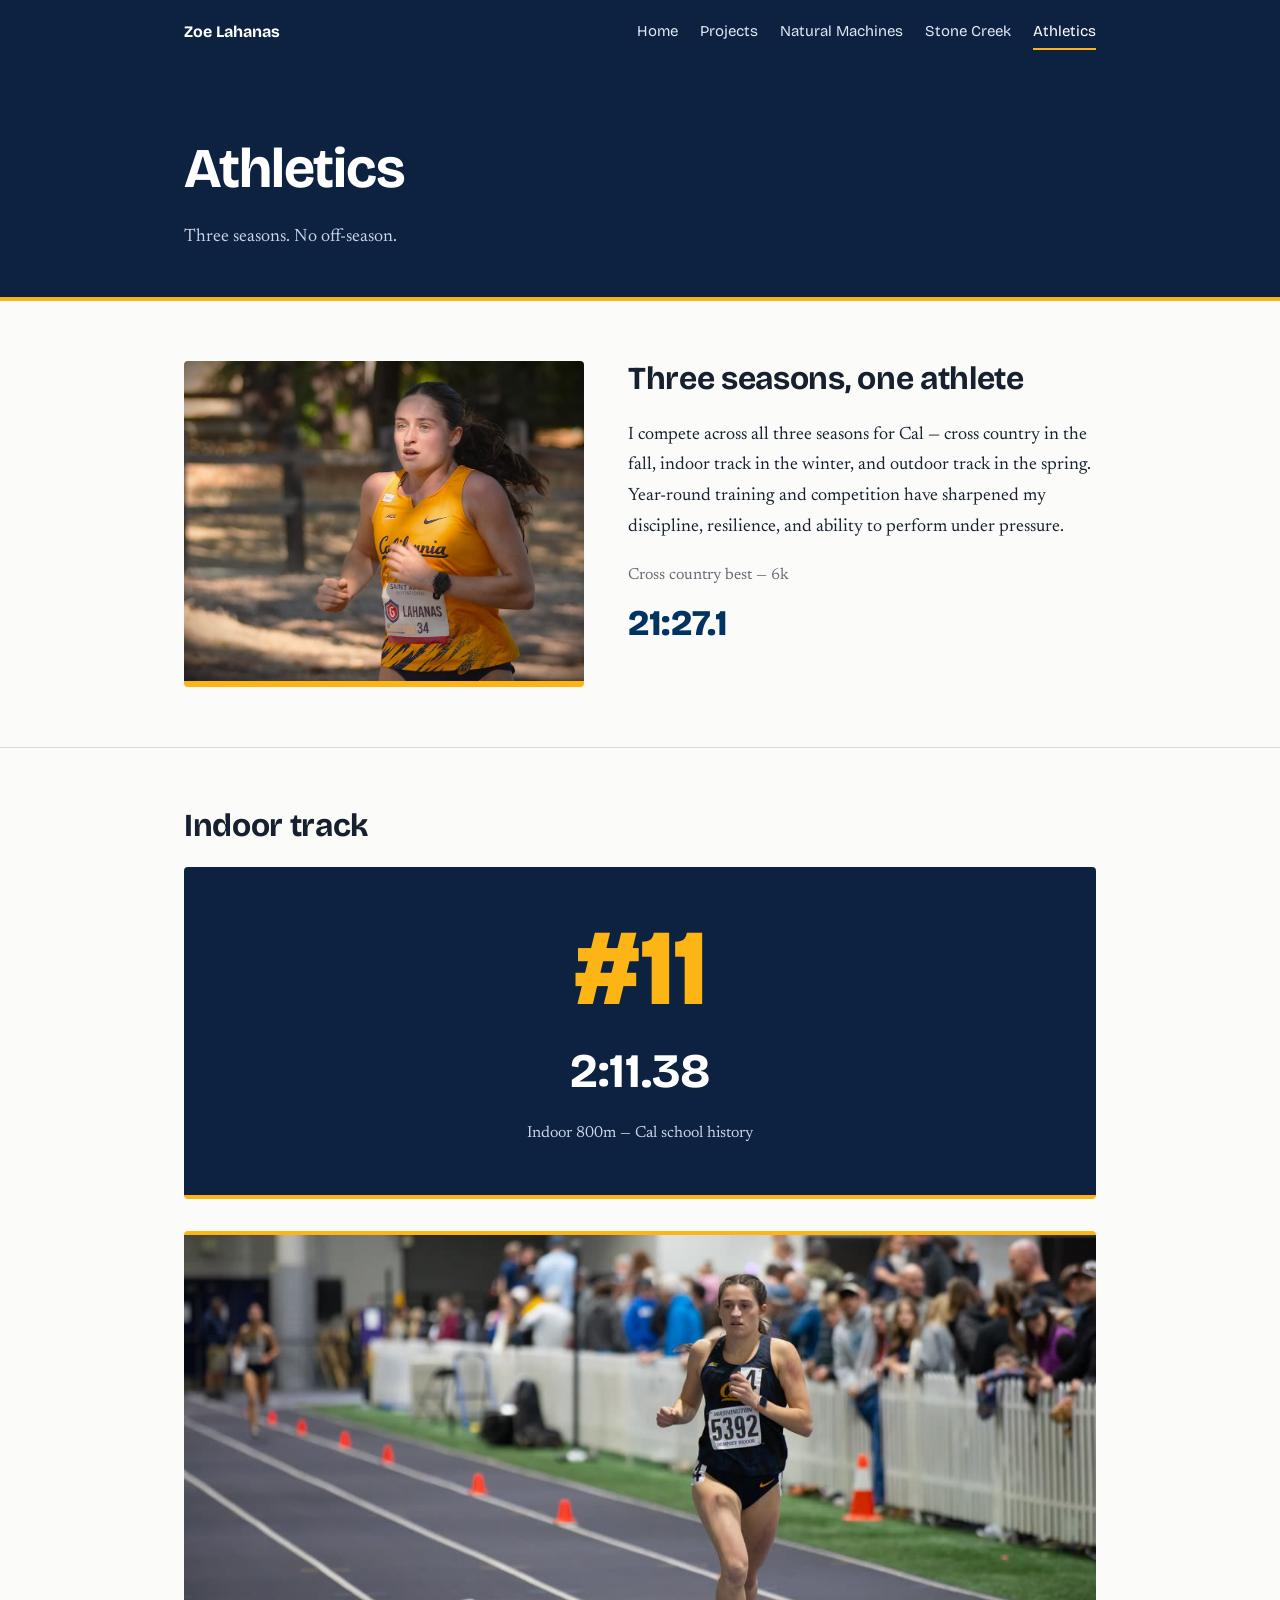
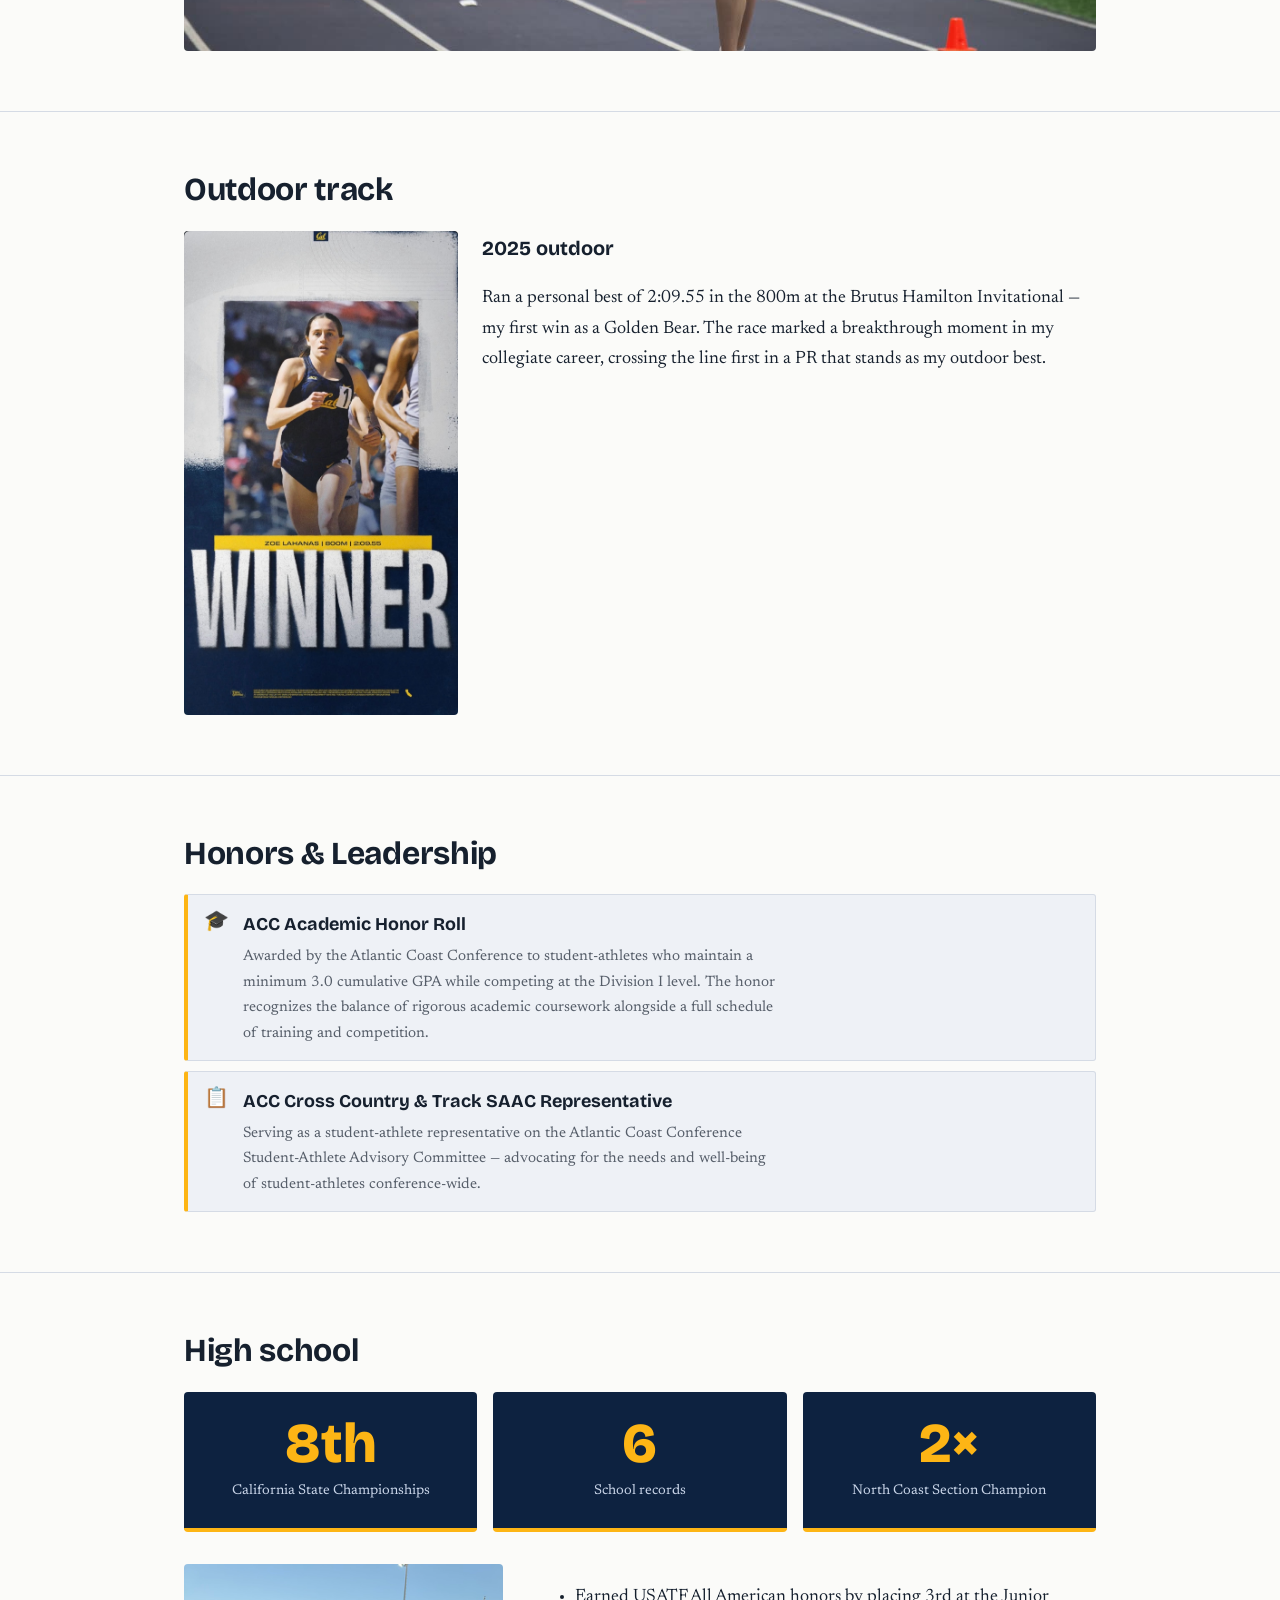
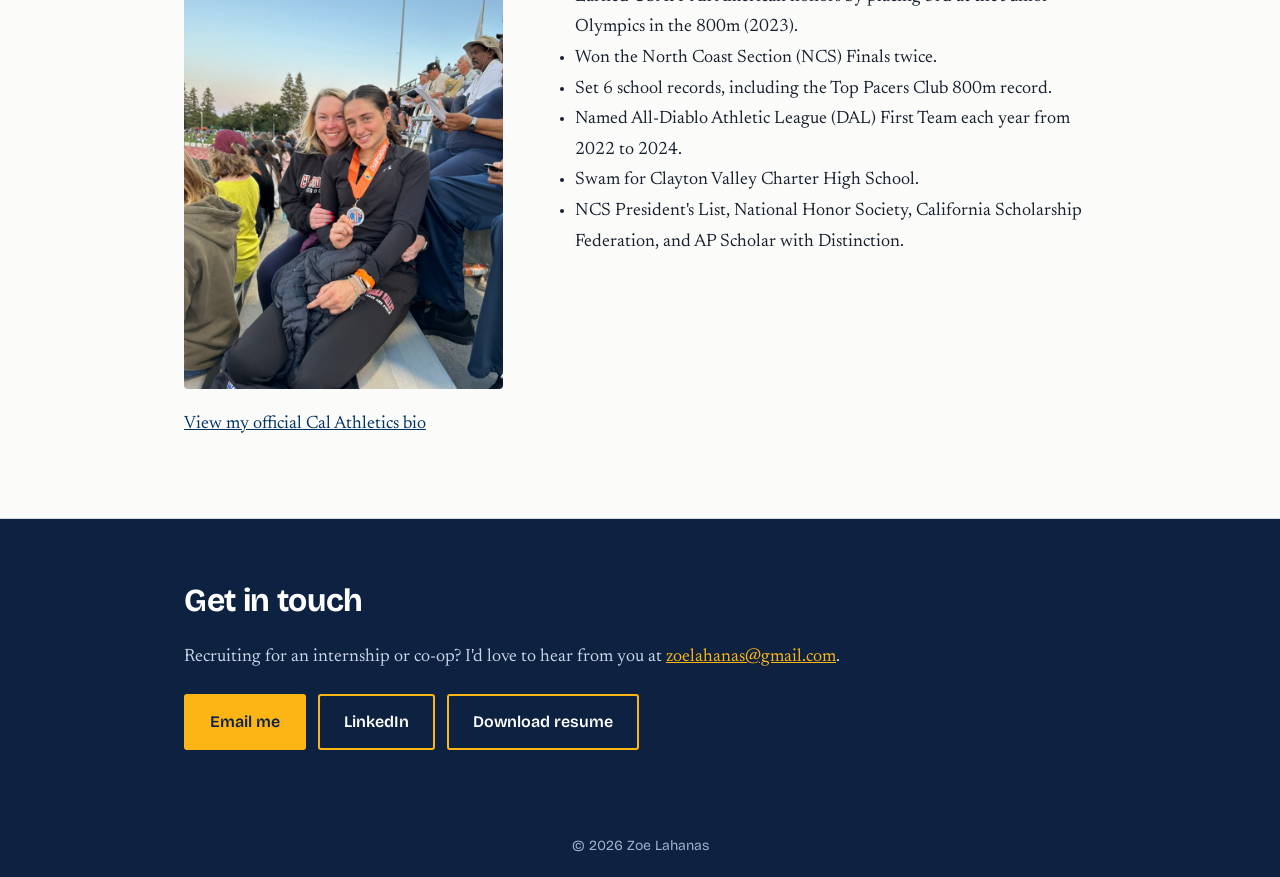
==== commit 4d0f13a1: "Move Honors & Leadership section to just before High school Co-Authored-By: Claude Sonnet 4.6 <norep" ====
--- a/athletics.html
+++ b/athletics.html
@@ -11,11 +11,6 @@
 <p class="meta" style="margin-top:20px;margin-bottom:4px">Cross country best &mdash; 6k</p>
 <p style="font-size:36px;font-weight:800;font-family:'Bricolage Grotesque','Helvetica Neue',Arial,sans-serif;margin:0;color:var(--blue)">21:27.1</p>
 </div>
-</div></div></section>
-<section><div class="wrap"><h2>Honors &amp; Leadership</h2>
-<div class="award-cards">
-  <div class="award-card"><span class="award-icon">🎓</span><div><strong>ACC Academic Honor Roll</strong><p>Awarded by the Atlantic Coast Conference to student-athletes who maintain a minimum 3.0 cumulative GPA while competing at the Division I level. The honor recognizes the balance of rigorous academic coursework alongside a full schedule of training and competition.</p></div></div>
-  <div class="award-card"><span class="award-icon">📋</span><div><strong>ACC Cross Country &amp; Track SAAC Representative</strong><p>Serving as a student-athlete representative on the Atlantic Coast Conference Student-Athlete Advisory Committee — advocating for the needs and well-being of student-athletes conference-wide.</p></div></div>
 </div></div></section>
 <section><div class="wrap">
 <h2>Indoor track</h2>
@@ -32,6 +27,11 @@
 <div><h3>2025 outdoor</h3><p>Ran a personal best of 2:09.55 in the 800m at the Brutus Hamilton Invitational — my first win as a Golden Bear. The race marked a breakthrough moment in my collegiate career, crossing the line first in a PR that stands as my outdoor best.</p></div>
 </div>
 </div></section>
+<section><div class="wrap"><h2>Honors &amp; Leadership</h2>
+<div class="award-cards">
+  <div class="award-card"><span class="award-icon">🎓</span><div><strong>ACC Academic Honor Roll</strong><p>Awarded by the Atlantic Coast Conference to student-athletes who maintain a minimum 3.0 cumulative GPA while competing at the Division I level. The honor recognizes the balance of rigorous academic coursework alongside a full schedule of training and competition.</p></div></div>
+  <div class="award-card"><span class="award-icon">📋</span><div><strong>ACC Cross Country &amp; Track SAAC Representative</strong><p>Serving as a student-athlete representative on the Atlantic Coast Conference Student-Athlete Advisory Committee — advocating for the needs and well-being of student-athletes conference-wide.</p></div></div>
+</div></div></section>
 <section><div class="wrap"><h2>High school</h2>
 <div class="stat-boxes">
   <div class="stat-box"><span class="stat-num">8th</span><span class="stat-label">California State Championships</span></div>
--- a/style.css
+++ b/style.css
@@ -22,7 +22,7 @@
 section{padding:60px 0}section+section{border-top:1px solid var(--line)}
 h2{font-size:32px;line-height:1.15;margin:0 0 22px;letter-spacing:-.01em}
 h3{font-size:20px;margin:0 0 4px}
-.about{display:grid;grid-template-columns:300px 1fr;gap:44px;align-items:start}
+.about{display:grid;grid-template-columns:400px 1fr;gap:44px;align-items:start}
 .about img{width:100%;height:auto;border-radius:4px;display:block;border-bottom:6px solid var(--gold)}
 .about p{margin:0 0 1em;max-width:62ch}
 .skills{display:grid;grid-template-columns:repeat(auto-fit,minmax(260px,1fr));gap:30px}
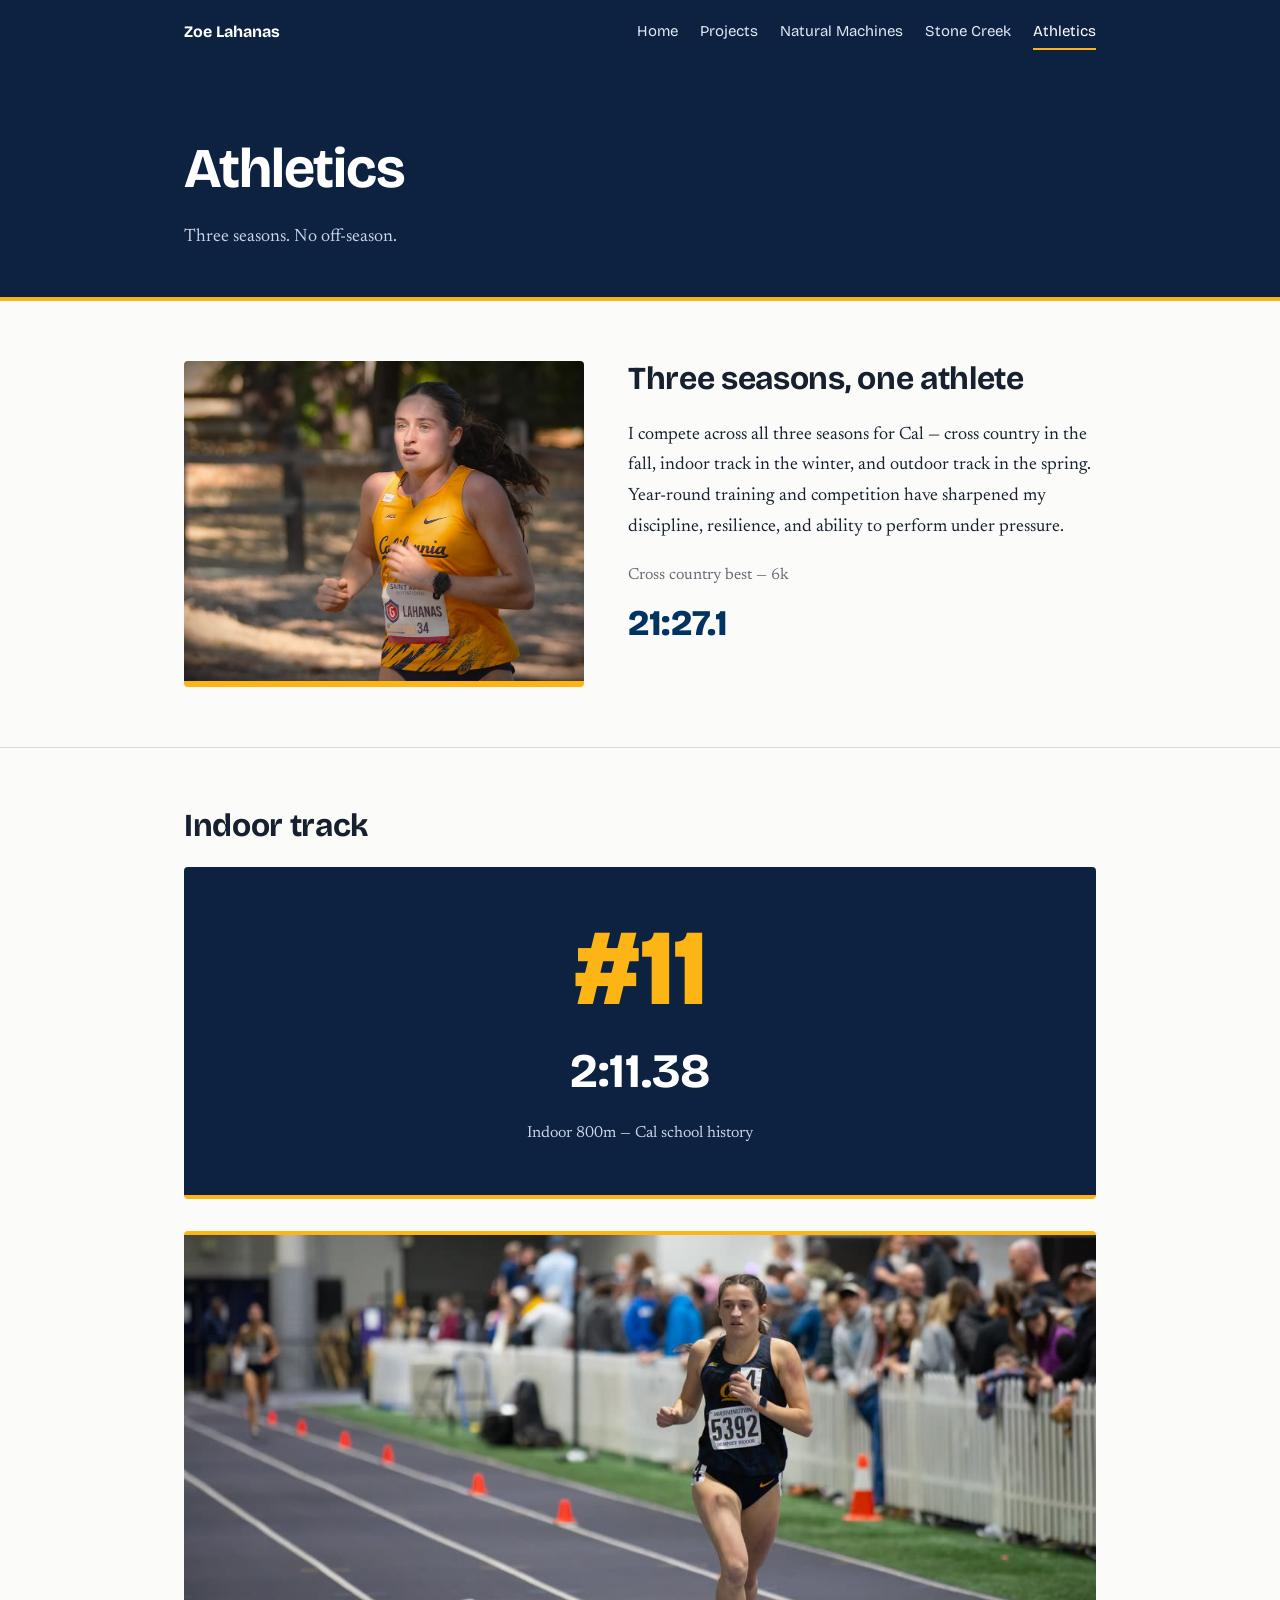
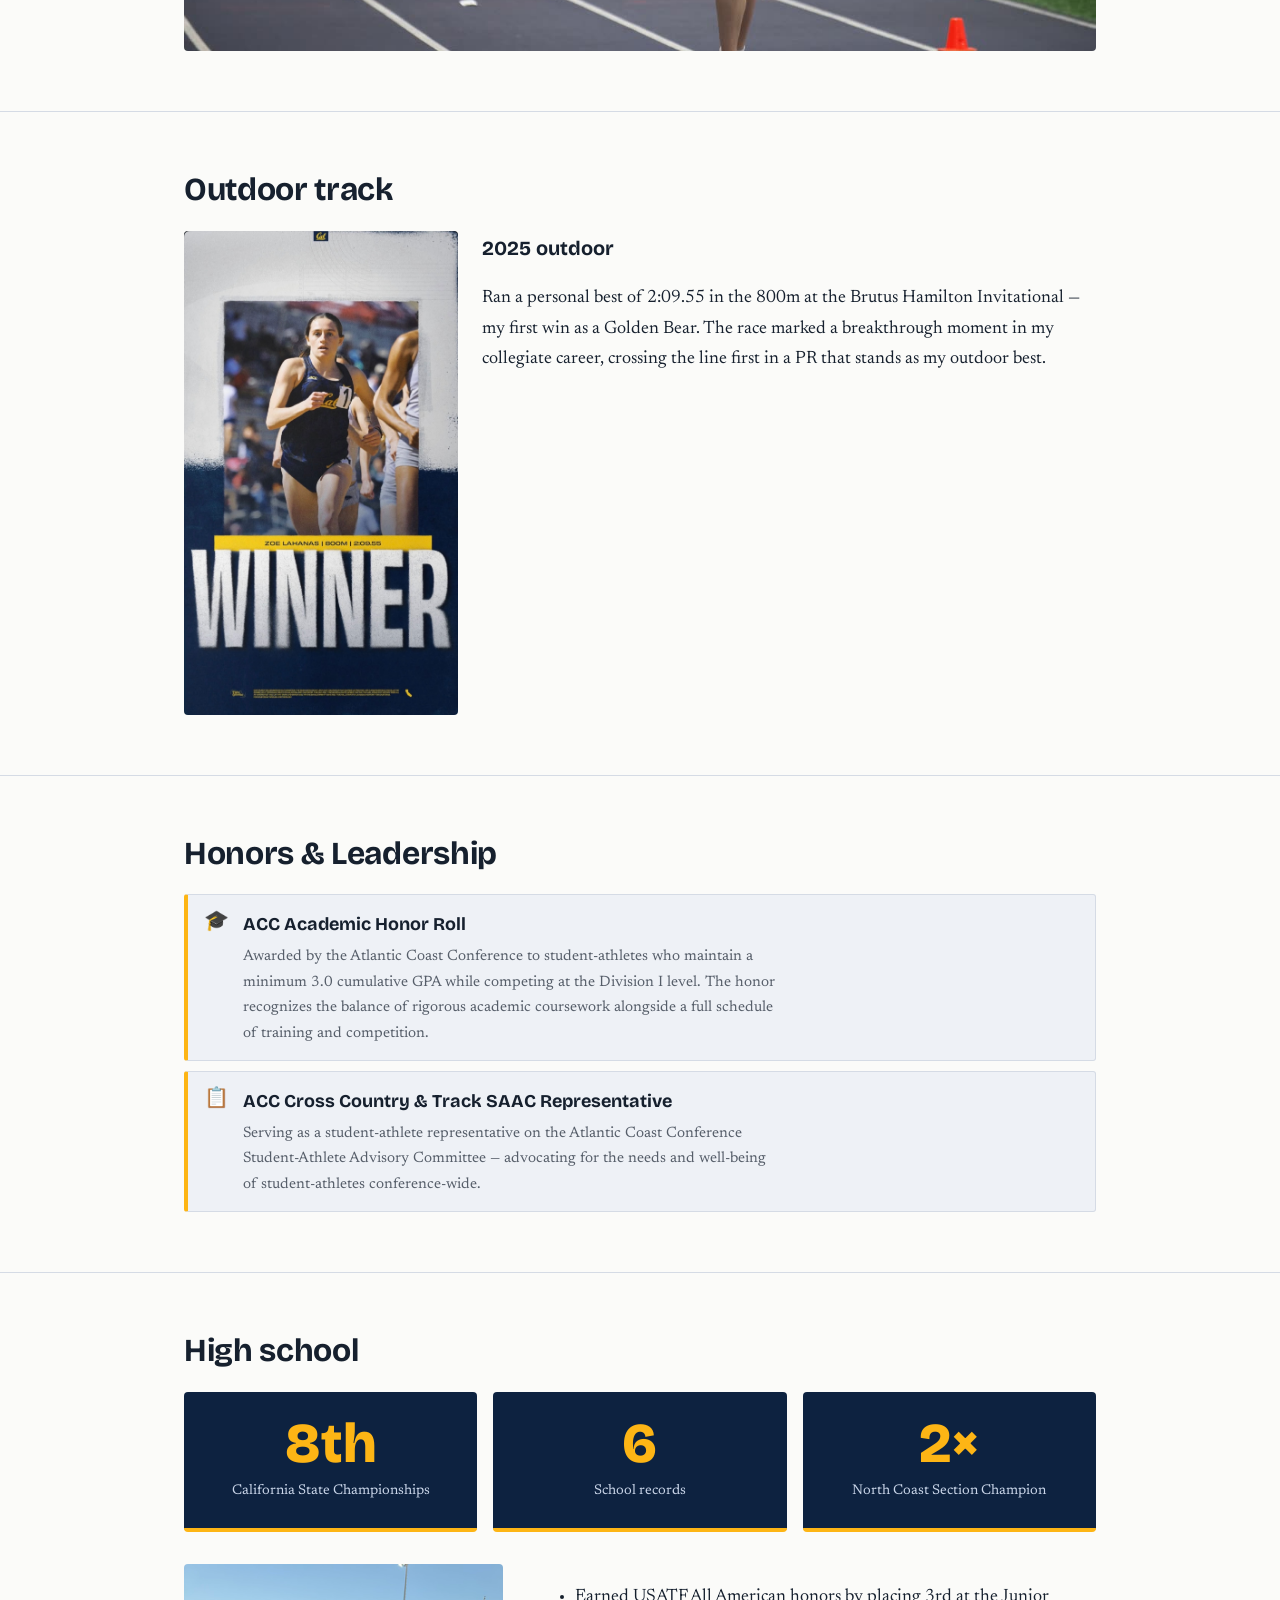
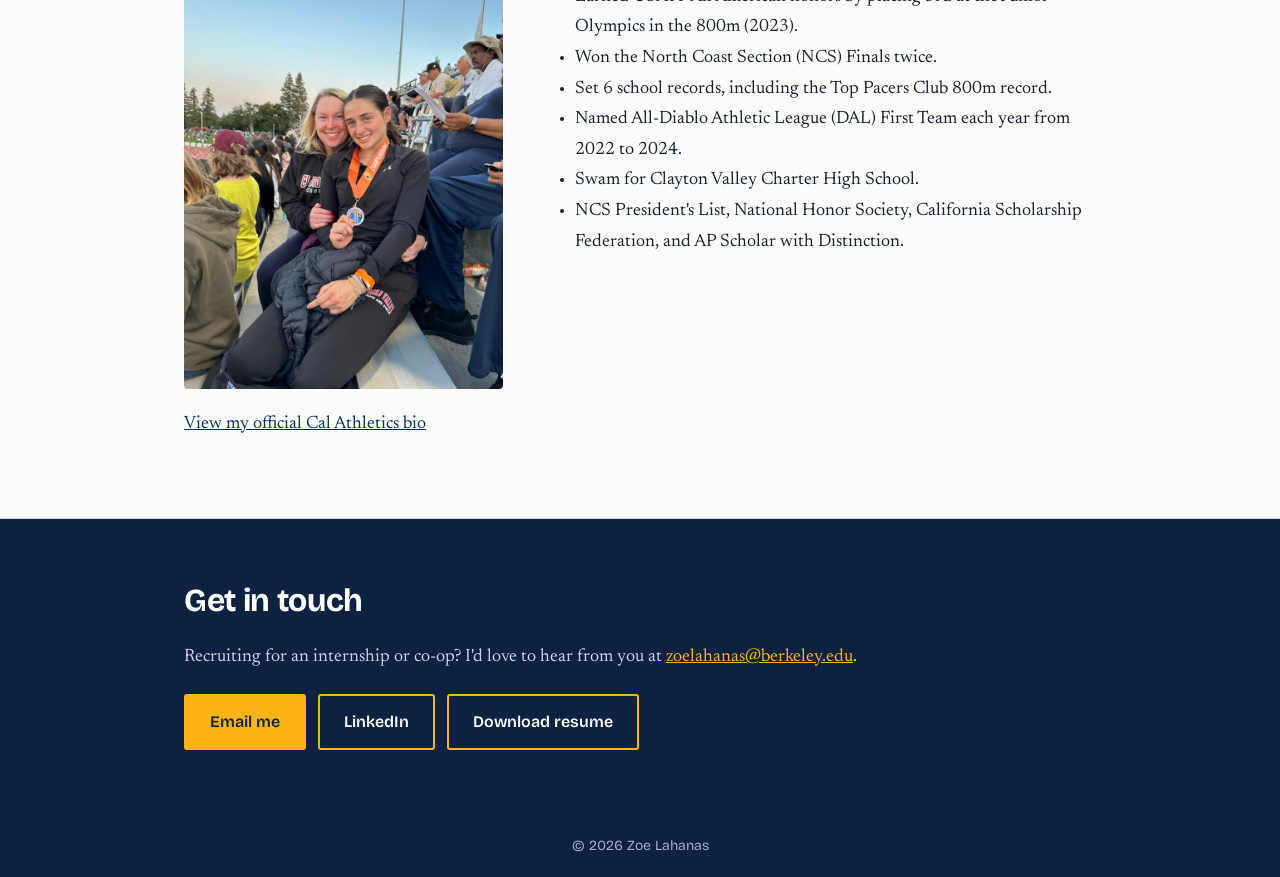
==== commit b281df65: "Update contact email to zoelahanas@berkeley.edu across all pages Co-Authored-By: Claude Sonnet 4.6 <" ====
--- a/athletics.html
+++ b/athletics.html
@@ -50,7 +50,7 @@
 </div>
 <p style="margin-top:20px"><a href="https://calbears.com/sports/cross-country/roster/zoe-lahanas/28080" target="_blank" rel="noopener">View my official Cal Athletics bio</a></p></div></section>
 <section class="contact" id="contact"><div class="wrap"><h2>Get in touch</h2>
-<p>Recruiting for an internship or co-op? I'd love to hear from you at <a href="mailto:zoelahanas@gmail.com">zoelahanas@gmail.com</a>.</p>
-<div class="btns"><a class="btn primary" href="mailto:zoelahanas@gmail.com">Email me</a>
+<p>Recruiting for an internship or co-op? I'd love to hear from you at <a href="mailto:zoelahanas@berkeley.edu">zoelahanas@berkeley.edu</a>.</p>
+<div class="btns"><a class="btn primary" href="mailto:zoelahanas@berkeley.edu">Email me</a>
 <a class="btn" href="https://www.linkedin.com/in/zoe-lahanas" target="_blank" rel="noopener">LinkedIn</a>
 <a class="btn" href="assets/Zoe_Lahanas_Resume.pdf" download>Download resume</a></div></div></section><footer>&copy; 2026 Zoe Lahanas</footer></body></html>
--- a/style.css
+++ b/style.css
@@ -53,11 +53,10 @@
 .hs-row{display:flex;gap:32px;align-items:start}
 .hs-row img{width:35%;min-width:160px;border-radius:4px;flex-shrink:0;object-fit:cover}
 @media(max-width:720px){.stat-boxes{grid-template-columns:1fr 1fr}.hs-row{flex-direction:column}.hs-row img{width:100%}}
-.photo-grid{display:grid;grid-template-columns:1.4fr 1fr;grid-template-rows:1fr 1fr;gap:10px;margin-top:24px;height:260px}
+.photo-grid{display:grid;grid-template-columns:1.4fr 1fr;grid-template-rows:190px 190px;gap:10px;margin-top:24px}
 .photo-grid video{grid-row:1/3;width:100%;height:100%;object-fit:cover;border-radius:6px;display:block}
 .photo-grid img{width:100%;height:100%;object-fit:cover;border-radius:6px;display:block}
-.photo-grid img:first-of-type{border-radius:6px 6px 0 0}
-@media(max-width:600px){.photo-grid{grid-template-columns:1fr;grid-template-rows:auto;height:auto}.photo-grid video{grid-row:auto;height:280px}.photo-grid img{height:200px}}
+@media(max-width:600px){.photo-grid{grid-template-columns:1fr;grid-template-rows:auto}.photo-grid video{grid-row:auto;height:260px}.photo-grid img{height:200px}}
 .soon{background:var(--mist);border-left:4px solid var(--gold);padding:12px 16px;margin:14px 0 0;font-size:16px;max-width:68ch}
 .cards{display:grid;grid-template-columns:repeat(auto-fit,minmax(280px,1fr));gap:20px}
 .card{display:block;border:1px solid var(--line);border-top:4px solid var(--gold);padding:20px 22px;text-decoration:none;color:inherit;background:var(--mist)}
